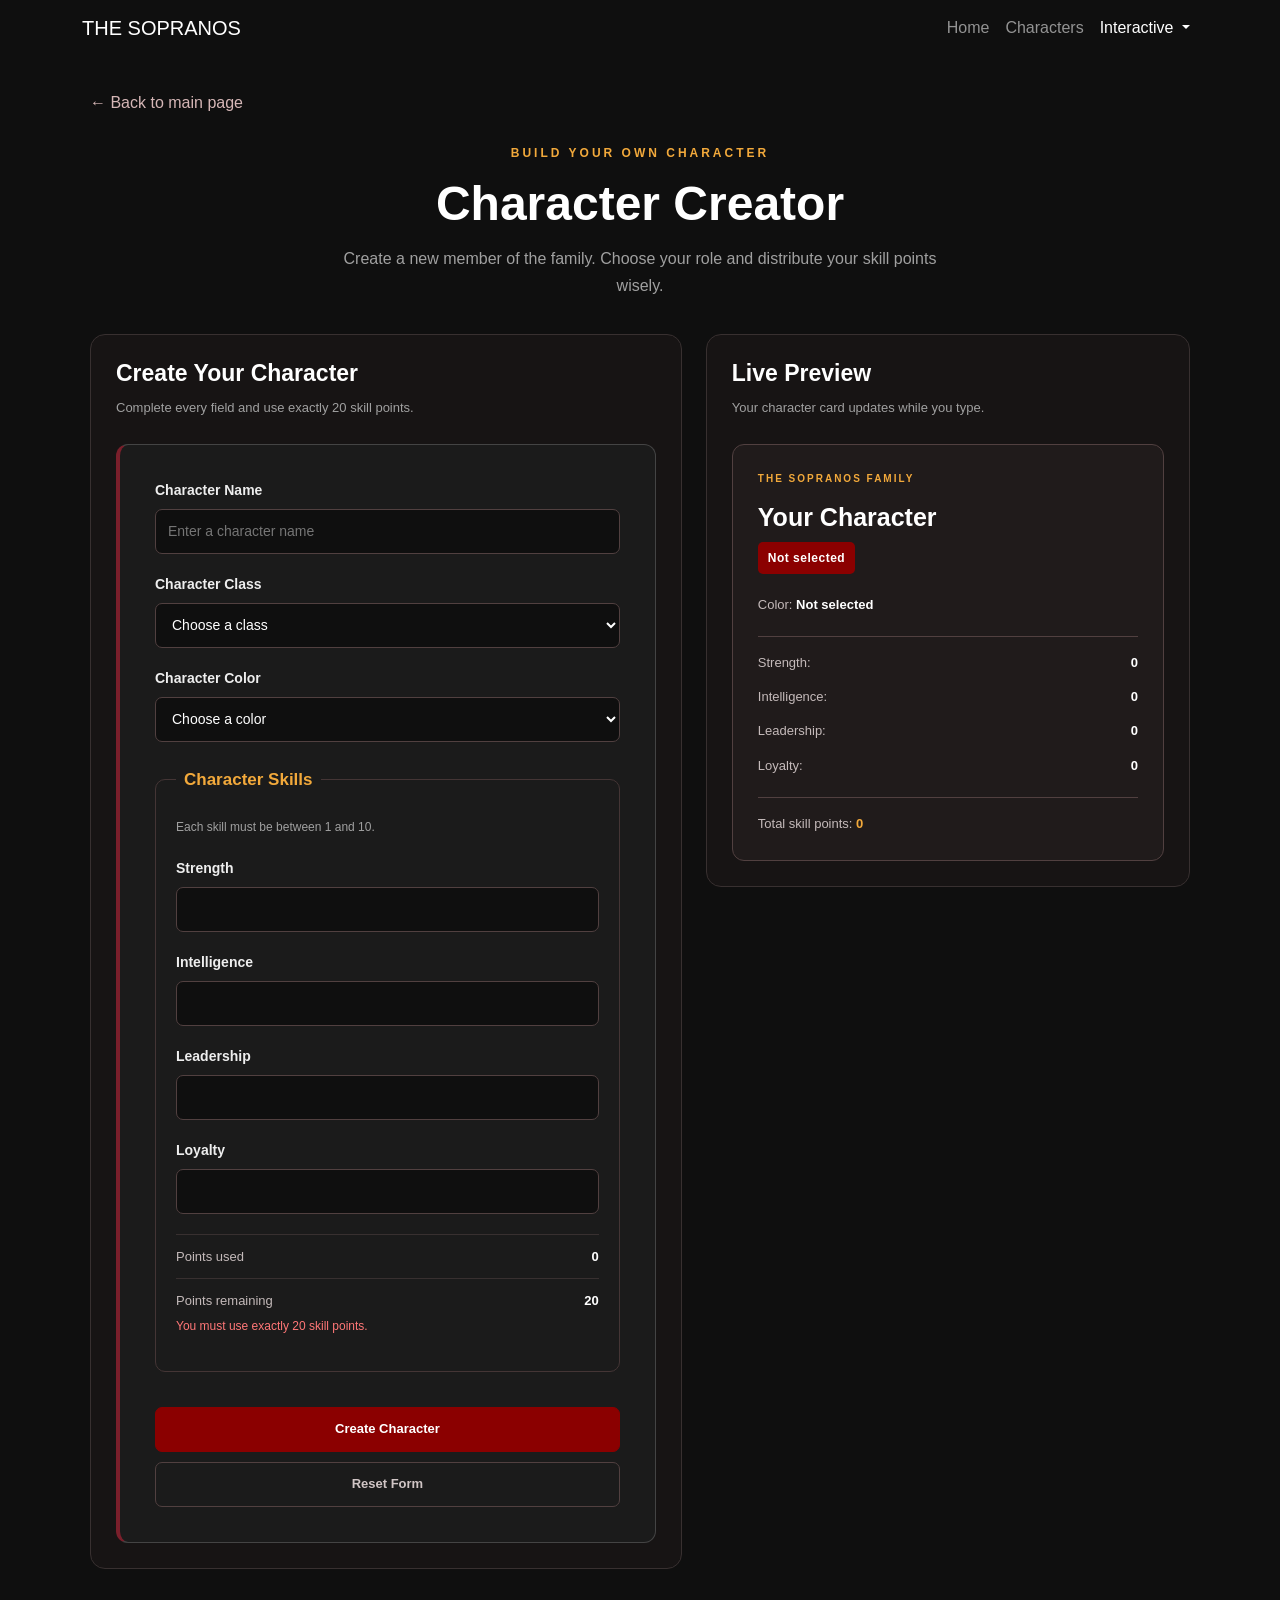
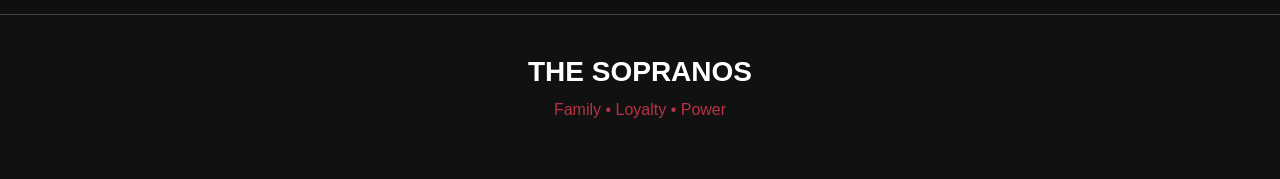
==== character-creator.html @ a5853e21 "Added 5 assignment" ====
<!DOCTYPE html>
<html lang="en">

<head>
    <meta charset="UTF-8">
    <meta name="viewport" content="width=device-width, initial-scale=1.0">

    <title>Character Creator | The Sopranos</title>

    <link
        href="https://cdn.jsdelivr.net/npm/bootstrap@5.3.3/dist/css/bootstrap.min.css"
        rel="stylesheet">

    <link rel="stylesheet" href="css/assignment5.css">
    <link rel="stylesheet" href="css/task3.css">

    <script src="js/task3.js" defer></script>
</head>

<body class="assignment-page creator-page">

    <nav class="navbar navbar-expand-lg navbar-dark">
        <div class="container">

            <a class="navbar-brand" href="index.html">
                THE SOPRANOS
            </a>

            <button
                class="navbar-toggler"
                type="button"
                data-bs-toggle="collapse"
                data-bs-target="#mainNavbar"
                aria-controls="mainNavbar"
                aria-expanded="false"
                aria-label="Toggle navigation">

                <span class="navbar-toggler-icon"></span>
            </button>

            <div class="collapse navbar-collapse" id="mainNavbar">

                <ul class="navbar-nav ms-auto">

                    <li class="nav-item">
                        <a class="nav-link" href="index.html">
                            Home
                        </a>
                    </li>

                    <li class="nav-item">
                        <a class="nav-link" href="characters.html">
                            Characters
                        </a>
                    </li>

                    <li class="nav-item dropdown">

                        <a
                            class="nav-link dropdown-toggle active"
                            href="#"
                            id="interactiveDropdown"
                            role="button"
                            data-bs-toggle="dropdown"
                            aria-expanded="false">

                            Interactive
                        </a>

                        <ul class="dropdown-menu dropdown-menu-dark dropdown-menu-end">

                            <li>
                                <a class="dropdown-item" href="game.html">
                                    Task 1 — Higher or Lower
                                </a>
                            </li>

                            <li>
                                <a class="dropdown-item" href="family-database.html">
                                    Task 2 — Family Database
                                </a>
                            </li>

                            <li>
                                <a class="dropdown-item" href="character-creator.html">
                                    Task 3 — Character Creator
                                </a>
                            </li>

                        </ul>
                    </li>

                </ul>

            </div>
        </div>
    </nav>

    <main class="creator-container">

        <a href="index.html" class="creator-back-link">
            &larr; Back to main page
        </a>

        <header class="creator-header">

            <p class="creator-eyebrow">
                BUILD YOUR OWN CHARACTER
            </p>

            <h1>
                Character Creator
            </h1>

            <p>
                Create a new member of the family.
                Choose your role and distribute your skill points wisely.
            </p>

        </header>

        <div class="creator-layout">

            <section class="creator-panel">

                <h2>Create Your Character</h2>

                <p class="creator-description">
                    Complete every field and use exactly 20 skill points.
                </p>

                <form id="character-form">

                    <div
                        id="form-errors"
                        class="form-errors"
                        role="alert"
                        aria-live="assertive"
                        tabindex="-1"
                        hidden>
                    </div>

                    <div class="form-field">

                        <label for="character-name">
                            Character Name
                        </label>

                        <input
                            type="text"
                            id="character-name"
                            name="characterName"
                            minlength="2"
                            maxlength="30"
                            pattern="[A-Za-z][A-Za-z '-]*"
                            required
                            autocomplete="off"
                            placeholder="Enter a character name"
                            aria-describedby="character-name-error">

                        <small
                            id="character-name-error"
                            class="field-error">
                        </small>

                    </div>

                    <div class="form-field">

                        <label for="character-class">
                            Character Class
                        </label>

                        <select
                            id="character-class"
                            name="characterClass"
                            required
                            aria-describedby="character-class-error">

                            <option value="">Choose a class</option>
                            <option value="boss">Boss</option>
                            <option value="underboss">Underboss</option>
                            <option value="enforcer">Enforcer</option>
                            <option value="consigliere">Consigliere</option>

                        </select>

                        <small
                            id="character-class-error"
                            class="field-error">
                        </small>

                    </div>

                    <div class="form-field">

                        <label for="character-color">
                            Character Color
                        </label>

                        <select
                            id="character-color"
                            name="characterColor"
                            required
                            aria-describedby="character-color-error">

                            <option value="">Choose a color</option>
                            <option value="crimson">Crimson Red</option>
                            <option value="gold">Gold</option>
                            <option value="black">Black</option>
                            <option value="ivory">Ivory</option>

                        </select>

                        <small
                            id="character-color-error"
                            class="field-error">
                        </small>

                    </div>

                    <fieldset class="skills-fieldset">

                        <legend>Character Skills</legend>

                        <p class="skills-description">
                            Each skill must be between 1 and 10.
                        </p>

                        <div class="form-field">

                            <label for="strength">
                                Strength
                            </label>

                            <input
                                type="number"
                                id="strength"
                                name="strength"
                                min="1"
                                max="10"
                                step="1"
                                required
                                aria-describedby="strength-error">

                            <small
                                id="strength-error"
                                class="field-error">
                            </small>

                        </div>

                        <div class="form-field">

                            <label for="intelligence">
                                Intelligence
                            </label>

                            <input
                                type="number"
                                id="intelligence"
                                name="intelligence"
                                min="1"
                                max="10"
                                step="1"
                                required
                                aria-describedby="intelligence-error">

                            <small
                                id="intelligence-error"
                                class="field-error">
                            </small>

                        </div>

                        <div class="form-field">

                            <label for="leadership">
                                Leadership
                            </label>

                            <input
                                type="number"
                                id="leadership"
                                name="leadership"
                                min="1"
                                max="10"
                                step="1"
                                required
                                aria-describedby="leadership-error">

                            <small
                                id="leadership-error"
                                class="field-error">
                            </small>

                        </div>

                        <div class="form-field">

                            <label for="loyalty">
                                Loyalty
                            </label>

                            <input
                                type="number"
                                id="loyalty"
                                name="loyalty"
                                min="1"
                                max="10"
                                step="1"
                                required
                                aria-describedby="loyalty-error">

                            <small
                                id="loyalty-error"
                                class="field-error">
                            </small>

                        </div>

                        <div class="points-counter">
                            <span>Points used</span>
                            <strong id="points-used">0 / 20</strong>
                        </div>

                        <div class="points-counter">
                            <span>Points remaining</span>
                            <strong id="points-remaining">20</strong>
                        </div>

                        <p
                            id="skill-points-error"
                            class="field-error"
                            role="status"
                            aria-live="polite">
                        </p>

                    </fieldset>

                    <button
                        type="submit"
                        class="creator-submit">

                        Create Character
                    </button>

                    <button
                        type="reset"
                        class="creator-reset">

                        Reset Form
                    </button>

                </form>

            </section>

            <aside class="creator-panel preview-panel">

                <h2>Live Preview</h2>

                <p class="creator-description">
                    Your character card updates while you type.
                </p>

                <article
                    id="character-preview"
                    class="character-preview preview-color-black">

                    <p class="preview-eyebrow">
                        THE SOPRANOS FAMILY
                    </p>

                    <h3 id="preview-name">
                        Your Character
                    </h3>

                    <p
                        id="preview-class"
                        class="preview-class">

                        Character Class
                    </p>

                    <p class="preview-color-label">
                        Color:
                        <span id="preview-color">
                            Not selected
                        </span>
                    </p>

                    <div class="preview-skills">

                        <p>
                            Strength:
                            <strong id="preview-strength">—</strong>
                        </p>

                        <p>
                            Intelligence:
                            <strong id="preview-intelligence">—</strong>
                        </p>

                        <p>
                            Leadership:
                            <strong id="preview-leadership">—</strong>
                        </p>

                        <p>
                            Loyalty:
                            <strong id="preview-loyalty">—</strong>
                        </p>

                    </div>

                    <p class="preview-points">
                        Total skill points:
                        <strong id="preview-total">0 / 20</strong>
                    </p>

                </article>

                <section
                    id="creation-result"
                    class="creation-result"
                    aria-live="polite"
                    hidden>
                </section>

            </aside>

        </div>

    </main>

<footer class="assignment-footer">
        <h3>THE SOPRANOS</h3>
        <p>Family • Loyalty • Power</p>
    </footer>

    <script src="https://cdn.jsdelivr.net/npm/bootstrap@5.3.3/dist/js/bootstrap.bundle.min.js"></script>

</body>
</html>
---- css/assignment5.css ----
/* ОБЩИЕ СТИЛИ И СБРОС */
* {
    box-sizing: border-box;
}

html {
    scroll-behavior: smooth;
}

body {
    margin: 0;
    font-family: Arial, sans-serif;
    background-color: #111111;
    color: #eeeeee;
}

section {
    background-color: #111111;
    border-top: 1px solid #222222;
}

h1, h2, h3 {
    font-weight: 700;
}

h2 {
    font-size: 42px;
    margin-bottom: 20px;
}

p {
    line-height: 1.7;
}

/* ЕДИНЫЙ СТИЛЬ КОНТЕЙНЕРОВ */
.game-container,
.database-container,
.creator-container {
    width: 100%;
    max-width: 1100px;
    margin: 0 auto;
    padding: 35px 20px 50px;
}

/* ССЫЛКИ «НАЗАД» */
.back-link,
.database-back-link,
.creator-back-link {
    display: inline-block;
    margin-bottom: 25px;
    color: #b83246;
    text-decoration: none;
    transition: color 0.3s ease;
}

.back-link:hover,
.database-back-link:hover,
.creator-back-link:hover {
    color: #ff667a;
    text-decoration: underline;
}

.database-back-link:focus-visible,
.creator-back-link:focus-visible {
    outline: 2px solid #b83246;
    outline-offset: 4px;
}

/* ЗАГОЛОВКИ СТРАНИЦ И EYEBROW */
.eyebrow,
.database-eyebrow,
.creator-eyebrow {
    margin-bottom: 12px;
    color: #b83246;
    font-size: 13px;
    font-weight: 700;
    letter-spacing: 3px;
    text-transform: uppercase;
}

.database-header,
.creator-header {
    margin-bottom: 35px;
    text-align: center;
}

.database-header h1,
.creator-header h1 {
    margin-bottom: 15px;
    color: #ffffff;
    font-size: clamp(32px, 5vw, 48px);
}

.database-header > p:last-child,
.creator-header > p:last-child {
    max-width: 600px;
    margin: 0 auto;
    color: #aaaaaa;
    line-height: 1.7;
}

/* СТАТИСТИКА И СЧЕТЧИКИ */
.scoreboard,
.database-statistics {
    display: grid;
    grid-template-columns: repeat(3, minmax(0, 1fr));
    gap: 15px;
    margin-bottom: 30px;
}

.database-statistics {
    grid-template-columns: repeat(4, minmax(0, 1fr));
}

.score-item,
.database-stat {
    display: flex;
    flex-direction: column;
    gap: 8px;
    padding: 18px 10px;
    background-color: #1b1b1b;
    border: 1px solid #444444;
    border-left: 4px solid #7a1f2b;
    border-radius: 8px;
    text-align: center;
}

.score-label,
.database-stat-label {
    color: #aaaaaa;
    font-size: 13px;
}

.score-value,
.database-stat strong {
    color: #ffffff;
    font-size: 25px;
    font-weight: 700;
}

/* ПАНЕЛИ И КАРТОЧКИ (ЕДИНЫЙ СТИЛЬ SOPRANOS) */
.game-card,
.database-panel,
.creator-panel,
.about-box,
.character-card,
.season-card,
form {
    padding: 35px;
    background-color: #1b1b1b;
    border: 1px solid #444444;
    border-left: 4px solid #7a1f2b;
    border-radius: 12px;
    transition: transform 0.3s ease, border-color 0.3s ease, background-color 0.3s ease;
}

.game-card:hover,
.database-panel:hover,
.creator-panel:hover,
.about-box:hover,
.character-card:hover,
.season-card:hover {
    transform: translateY(-5px);
    border-color: #7a1f2b;
    background-color: #202020;
}

/* СЕТКА ПЕРСОНАЖЕЙ И БАЗА ДАННЫХ */
.character-grid {
    display: grid;
    grid-template-columns: repeat(3, minmax(0, 1fr));
    gap: 20px;
}

.character-card {
    display: flex;
    flex-direction: column;
    align-items: flex-start;
    padding: 30px;
    min-height: 210px;
}

.character-role,
.preview-class {
    display: inline-block;
    margin-bottom: 14px;
    padding: 5px 10px;
    border-radius: 5px;
    background-color: #7a1f2b;
    color: #ffffff;
    font-size: 11px;
    font-weight: 700;
    letter-spacing: 0.5px;
}

.character-name,
.character-card h3 {
    margin-bottom: 15px;
    color: #ffffff;
    font-size: 23px;
    font-weight: 700;
}

.character-detail {
    margin-bottom: 8px;
    color: #aaaaaa;
    font-size: 13px;
    line-height: 1.5;
}

/* ПОИСК И ФОРМЫ */
.database-search {
    margin-bottom: 20px;
}

.database-search label,
.form-field label,
.form-label {
    display: block;
    margin-bottom: 10px;
    color: #eeeeee;
    font-weight: 600;
}

.database-search input,
.form-field input,
.form-field select,
.form-control {
    width: 100%;
    min-height: 48px;
    padding: 12px 15px;
    background-color: #222222;
    border: 1px solid #555555;
    border-radius: 8px;
    color: #eeeeee;
    font: inherit;
}

.database-search input::placeholder,
.form-control::placeholder {
    color: #777777;
}

.database-search input:focus,
.form-field input:focus,
.form-field select:focus,
.form-control:focus {
    background-color: #222222;
    border-color: #b83246;
    outline: none;
    box-shadow: none;
}

.form-field select option {
    background-color: #1b1b1b;
    color: #ffffff;
}

/* КНОПКИ */
.game-btn,
.favorite-button,
.creator-submit,
.submit-button,
.hero-button {
    padding: 12px 25px;
    background-color: #7a1f2b;
    color: #ffffff;
    border: none;
    border-radius: 5px;
    font-size: 15px;
    font-weight: 700;
    cursor: pointer;
    transition: background-color 0.2s ease, transform 0.2s ease;
}

.game-btn:hover:not(:disabled),
.favorite-button:hover,
.creator-submit:hover,
.submit-button:hover,
.hero-button:hover {
    background-color: #b83246;
    transform: translateY(-2px);
}

.game-btn:disabled {
    opacity: 0.4;
    cursor: not-allowed;
}

.restart-btn,
.creator-reset {
    padding: 11px 25px;
    background-color: transparent;
    color: #eeeeee;
    border: 1px solid #666666;
    border-radius: 5px;
    font-weight: 600;
    cursor: pointer;
    transition: all 0.2s ease;
}

.restart-btn:hover,
.creator-reset:hover {
    color: #ffffff;
    background-color: #333333;
    border-color: #b83246;
}

/* МАКЕТ CREATOR (ФОРМА + ПРЕВЬЮ) */
.creator-layout {
    display: grid;
    grid-template-columns: minmax(0, 1.1fr) minmax(0, 0.9fr);
    align-items: start;
    gap: 24px;
}

.preview-panel {
    position: sticky;
    top: 20px;
}

.skills-fieldset {
    margin: 25px 0;
    padding: 20px;
    border: 1px solid #444444;
    border-left: 4px solid #7a1f2b;
    border-radius: 10px;
    background-color: #1b1b1b;
}

.skills-fieldset legend {
    padding: 0 8px;
    color: #b83246;
    font-size: 17px;
    font-weight: 700;
}

/* СООБЩЕНИЯ И ДИСКЛЕЙМЕРЫ */
.feedback {
    min-height: 28px;
    margin: 15px 0;
    color: #cccccc;
}

.feedback.success {
    color: #75d99a;
}

.feedback.error,
.feedback.game-over {
    color: #ff737f;
}

.disclaimer,
.database-disclaimer,
.creator-disclaimer {
    margin-top: 25px;
    color: #888888;
    font-size: 13px;
    text-align: center;
}

/* ФУТЕР (ВЫРАВНИВАНИЕ ПО ЦЕНТРУ КАК НА ГЛАВНОЙ) */
footer,
.assignment-footer {
    width: 100%;
    margin: 0 auto;
    padding: 40px 20px;
    text-align: center;
    background-color: #111111;
    border-top: 1px solid #444444;
}

footer .container,
.assignment-footer .container {
    width: 100%;
    max-width: 1100px;
    margin: 0 auto;
    padding: 0;
}

/* АДАПТИВНОСТЬ (МОБИЛЬНЫЕ И ПЛАНШЕТЫ) */
@media (max-width: 850px) {
    .character-grid,
    .creator-layout {
        grid-template-columns: minmax(0, 1fr);
    }

    .database-statistics {
        grid-template-columns: repeat(2, minmax(0, 1fr));
    }

    .preview-panel {
        position: static;
    }
}

@media (max-width: 575px) {
    h2 {
        font-size: 34px;
    }

    .scoreboard {
        grid-template-columns: 1fr;
    }

    .game-buttons {
        flex-direction: column;
    }

    .game-btn {
        width: 100%;
    }
}
footer p,
.assignment-footer p {
    color: #b83246;
}
---- css/task3.css ----
.creator-page {
    min-height: 100vh;
    background-color: #0f0f0f;
    color: #ffffff;
}

.creator-container {
    width: min(1150px, calc(100% - 40px));
    margin: 0 auto;
    padding: 35px 0 45px;
}

.creator-back-link {
    display: inline-block;
    margin-bottom: 28px;
    color: #d6b7b7;
    text-decoration: none;
}

.creator-back-link:hover {
    color: #ffffff;
}

.creator-back-link:focus-visible {
    outline: 2px solid #f2a93b;
    outline-offset: 4px;
}

.creator-header {
    margin-bottom: 35px;
    text-align: center;
}

.creator-eyebrow {
    color: #f2a93b;
    font-size: 12px;
    font-weight: 700;
    letter-spacing: 3px;
}

.creator-header h1 {
    margin: 12px 0;
    color: #ffffff;
    font-size: clamp(32px, 5vw, 48px);
    font-weight: 700;
}

.creator-header > p:last-child {
    max-width: 620px;
    margin: 0 auto;
    color: #a0a0a0;
    line-height: 1.7;
}

.creator-layout {
    display: grid;
    grid-template-columns: minmax(0, 1.1fr) minmax(0, 0.9fr);
    align-items: start;
    gap: 24px;
}

.creator-panel {
    min-width: 0;
    padding: 25px;
    border: 1px solid #383030;
    border-radius: 15px;
    background-color: #171414;
}

.creator-panel h2 {
    margin-bottom: 10px;
    color: #ffffff;
    font-size: 23px;
    font-weight: 700;
}

.creator-description {
    margin-bottom: 25px;
    color: #a0a0a0;
    font-size: 13px;
    line-height: 1.6;
}

.form-field {
    margin-bottom: 20px;
}

.form-field label {
    display: block;
    margin-bottom: 8px;
    color: #eeeeee;
    font-size: 14px;
    font-weight: 600;
}

.form-field input,
.form-field select {
    width: 100%;
    min-height: 45px;
    padding: 10px 12px;
    border: 1px solid #514040;
    border-radius: 7px;
    background-color: #0f0f0f;
    color: #ffffff;
    font: inherit;
    font-size: 14px;
}

.form-field select option {
    background-color: #171414;
    color: #ffffff;
}

.form-field input:focus,
.form-field select:focus {
    border-color: #f2a93b;
    outline: 2px solid #f2a93b;
    outline-offset: 2px;
}

.form-field input.field-invalid,
.form-field select.field-invalid {
    border-color: #ff6262;
}

.form-field input.field-valid,
.form-field select.field-valid {
    border-color: #57bd87;
}

.field-error {
    display: block;
    min-height: 0;
    margin-top: 6px;
    color: #ff7777;
    font-size: 12px;
    line-height: 1.5;
}

.field-error:empty {
    display: none;
}

.skills-fieldset {
    margin: 25px 0;
    padding: 20px;
    border: 1px solid #443535;
    border-radius: 10px;
}

.skills-fieldset legend {
    float: none;
    width: auto;
    margin: 0;
    padding: 0 8px;
    color: #f2a93b;
    font-size: 17px;
    font-weight: 700;
}

.skills-description {
    margin: 5px 0 20px;
    color: #a0a0a0;
    font-size: 12px;
}

.points-counter {
    display: flex;
    justify-content: space-between;
    gap: 12px;
    margin-top: 12px;
    padding-top: 12px;
    border-top: 1px solid #383030;
    color: #c4baba;
    font-size: 13px;
}

.points-counter strong {
    color: #ffffff;
}

.points-valid {
    color: #57bd87 !important;
}

.points-invalid {
    color: #ff7777 !important;
}

.creator-submit,
.creator-reset {
    width: 100%;
    min-height: 45px;
    margin-top: 10px;
    padding: 11px 15px;
    border-radius: 7px;
    font: inherit;
    font-size: 13px;
    font-weight: 700;
    cursor: pointer;
    transition:
        background-color 0.2s ease,
        border-color 0.2s ease;
}

.creator-submit {
    border: 1px solid #8b0000;
    background-color: #8b0000;
    color: #ffffff;
}

.creator-submit:hover {
    border-color: #aa1919;
    background-color: #aa1919;
}

.creator-reset {
    border: 1px solid #514040;
    background-color: transparent;
    color: #d0c5c5;
}

.creator-reset:hover {
    border-color: #a0a0a0;
    background-color: #282222;
}

.creator-submit:focus-visible,
.creator-reset:focus-visible {
    outline: 2px solid #f2a93b;
    outline-offset: 3px;
}

.form-errors {
    margin-bottom: 20px;
    padding: 13px;
    border: 1px solid #a52a2a;
    border-radius: 7px;
    background-color: #351616;
    color: #ffaaaa;
    font-size: 13px;
    line-height: 1.6;
}

.form-errors:focus {
    outline: 2px solid #f2a93b;
    outline-offset: 3px;
}

.preview-panel {
    position: sticky;
    top: 20px;
}

.character-preview {
    padding: 25px;
    border: 1px solid #514040;
    border-radius: 12px;
    background-color: #201b1b;
    transition:
        background-color 0.2s ease,
        border-color 0.2s ease;
    overflow-wrap: anywhere;
}

.preview-color-crimson {
    border-color: #8b0000;
    background-color: #351414;
}

.preview-color-gold {
    border-color: #b78b2b;
    background-color: #302713;
}

.preview-color-black {
    border-color: #514040;
    background-color: #201b1b;
}

.preview-color-ivory {
    border-color: #b8b0a0;
    background-color: #302e29;
}

.preview-eyebrow {
    margin-bottom: 15px;
    color: #f2a93b;
    font-size: 10px;
    font-weight: 700;
    letter-spacing: 2px;
}

.character-preview h3 {
    margin-bottom: 10px;
    color: #ffffff;
    font-size: 25px;
    font-weight: 700;
}

.preview-class {
    display: inline-block;
    margin-bottom: 20px;
    padding: 6px 10px;
    border-radius: 5px;
    background-color: #8b0000;
    color: #ffffff;
    font-size: 12px;
    font-weight: 700;
}

.preview-color-label {
    color: #c4baba;
    font-size: 13px;
}

.preview-color-label span {
    color: #ffffff;
    font-weight: 700;
}

.preview-skills {
    margin-top: 20px;
    padding-top: 15px;
    border-top: 1px solid #514040;
}

.preview-skills p {
    display: flex;
    justify-content: space-between;
    gap: 12px;
    margin-bottom: 12px;
    color: #c4baba;
    font-size: 13px;
}

.preview-skills strong {
    color: #ffffff;
}

.preview-points {
    margin: 20px 0 0;
    padding-top: 15px;
    border-top: 1px solid #514040;
    color: #c4baba;
    font-size: 13px;
}

.preview-points strong {
    color: #f2a93b;
}

.creation-result {
    margin-top: 22px;
}

.result-character-card {
    padding: 20px;
    border: 1px solid #57bd87;
    border-radius: 10px;
    background-color: #14251c;
    color: #e4f5eb;
    overflow-wrap: anywhere;
}

.result-character-card h3 {
    margin-bottom: 15px;
    color: #80e2ac;
    font-size: 19px;
    font-weight: 700;
}

.result-character-card p {
    margin-bottom: 9px;
    font-size: 13px;
}

.result-crimson {
    border-color: #8b0000;
}

.result-gold {
    border-color: #b78b2b;
}

.result-black {
    border-color: #777777;
}

.result-ivory {
    border-color: #b8b0a0;
}

.creator-disclaimer {
    margin-top: 28px;
    color: #858080;
    font-size: 12px;
    line-height: 1.6;
    text-align: center;
}

@media (max-width: 850px) {
    .creator-layout {
        grid-template-columns: minmax(0, 1fr);
    }

    .preview-panel {
        position: static;
    }
}

@media (max-width: 480px) {
    .creator-container {
        width: calc(100% - 24px);
        padding-top: 25px;
    }

    .creator-panel {
        padding: 17px;
    }

    .skills-fieldset {
        padding: 14px;
    }

    .character-preview {
        padding: 20px;
    }
}
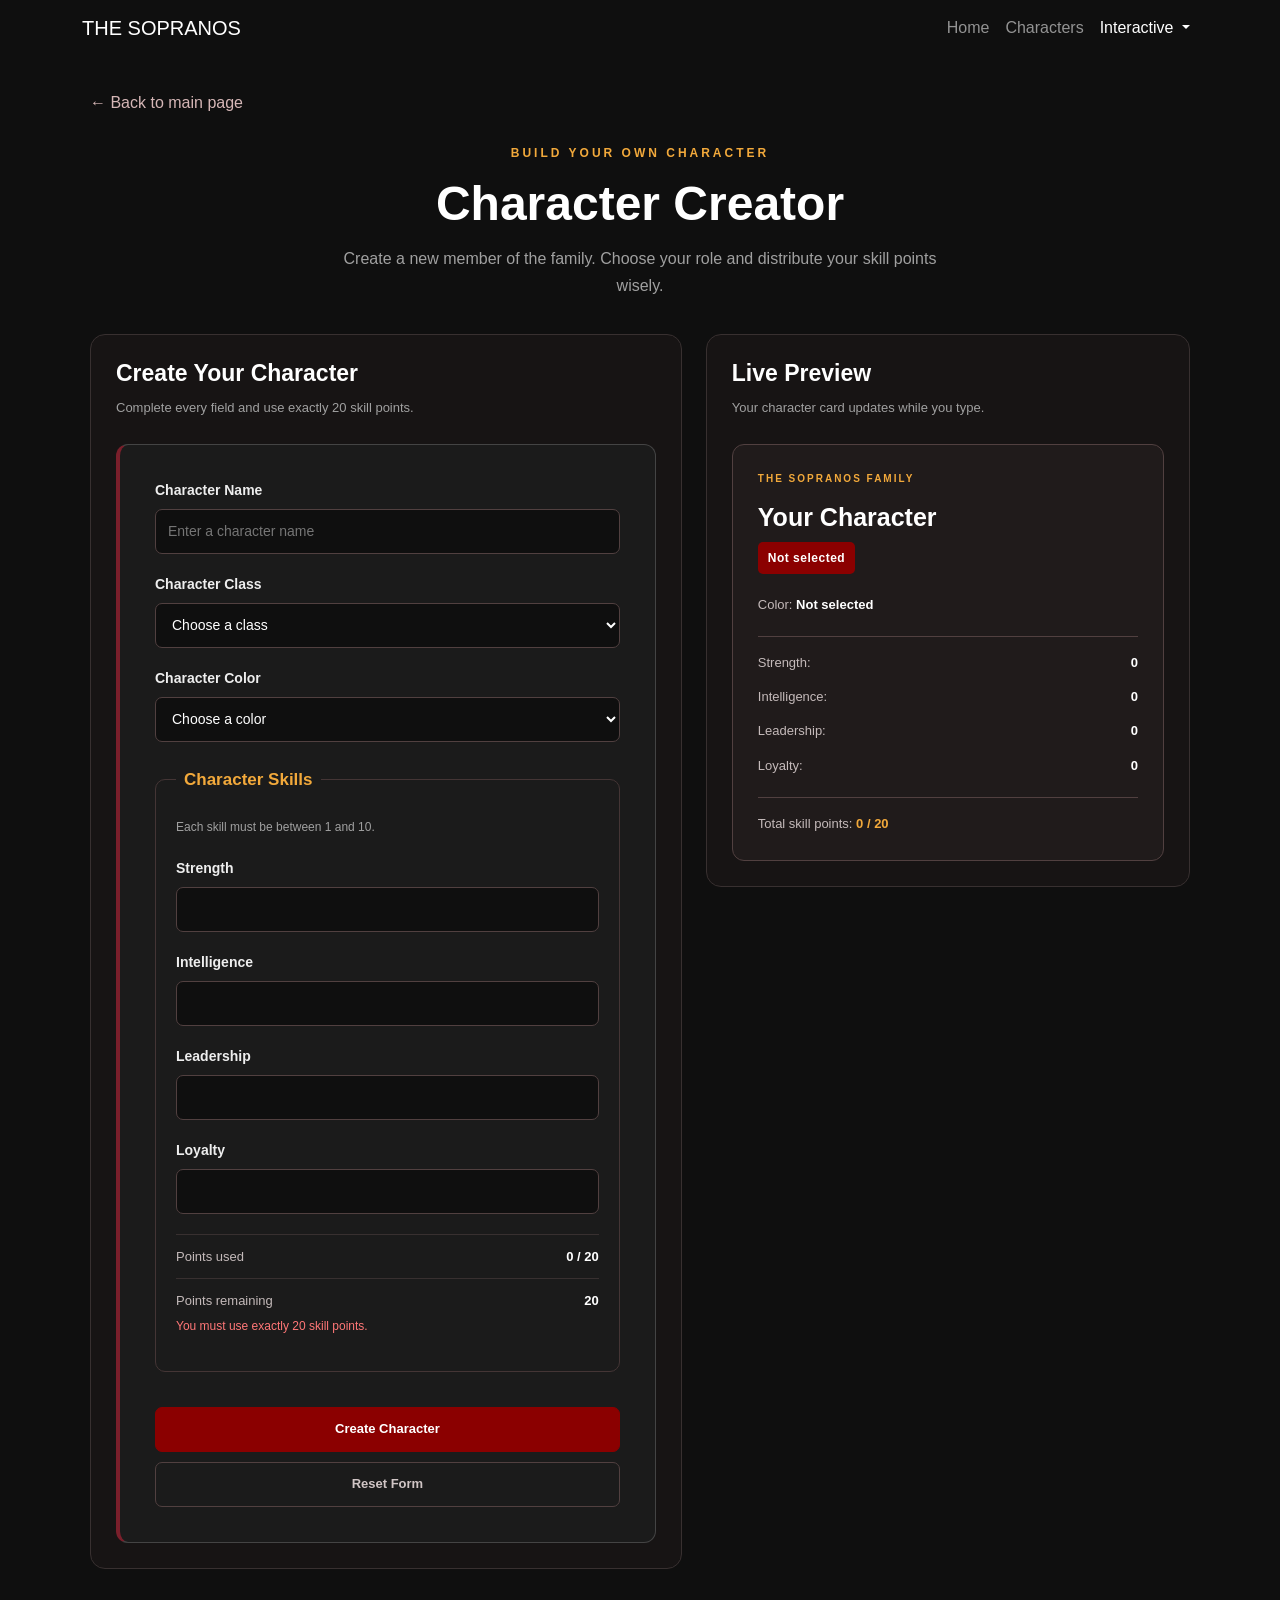
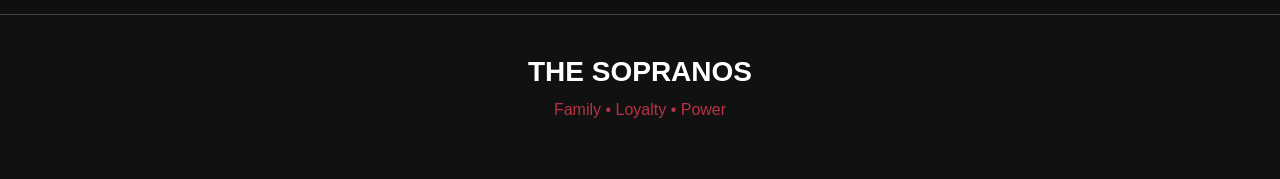
==== commit 5924b228: "Fix same bugs" ====
--- a/character-creator.html
+++ b/character-creator.html
@@ -108,9 +108,7 @@
                 BUILD YOUR OWN CHARACTER
             </p>
 
-            <h1>
-                Character Creator
-            </h1>
+            <h1>Character Creator</h1>
 
             <p>
                 Create a new member of the family.
@@ -139,6 +137,8 @@
                         tabindex="-1"
                         hidden>
                     </div>
+
+                    <!-- Character name -->
 
                     <div class="form-field">
 
@@ -160,10 +160,13 @@
 
                         <small
                             id="character-name-error"
-                            class="field-error">
+                            class="field-error"
+                            hidden>
                         </small>
 
                     </div>
+
+                    <!-- Character class -->
 
                     <div class="form-field">
 
@@ -187,10 +190,13 @@
 
                         <small
                             id="character-class-error"
-                            class="field-error">
+                            class="field-error"
+                            hidden>
                         </small>
 
                     </div>
+
+                    <!-- Character color -->
 
                     <div class="form-field">
 
@@ -214,10 +220,13 @@
 
                         <small
                             id="character-color-error"
-                            class="field-error">
+                            class="field-error"
+                            hidden>
                         </small>
 
                     </div>
+
+                    <!-- Skills -->
 
                     <fieldset class="skills-fieldset">
 
@@ -229,9 +238,7 @@
 
                         <div class="form-field">
 
-                            <label for="strength">
-                                Strength
-                            </label>
+                            <label for="strength">Strength</label>
 
                             <input
                                 type="number"
@@ -245,16 +252,15 @@
 
                             <small
                                 id="strength-error"
-                                class="field-error">
+                                class="field-error"
+                                hidden>
                             </small>
 
                         </div>
 
                         <div class="form-field">
 
-                            <label for="intelligence">
-                                Intelligence
-                            </label>
+                            <label for="intelligence">Intelligence</label>
 
                             <input
                                 type="number"
@@ -268,16 +274,15 @@
 
                             <small
                                 id="intelligence-error"
-                                class="field-error">
+                                class="field-error"
+                                hidden>
                             </small>
 
                         </div>
 
                         <div class="form-field">
 
-                            <label for="leadership">
-                                Leadership
-                            </label>
+                            <label for="leadership">Leadership</label>
 
                             <input
                                 type="number"
@@ -291,16 +296,15 @@
 
                             <small
                                 id="leadership-error"
-                                class="field-error">
+                                class="field-error"
+                                hidden>
                             </small>
 
                         </div>
 
                         <div class="form-field">
 
-                            <label for="loyalty">
-                                Loyalty
-                            </label>
+                            <label for="loyalty">Loyalty</label>
 
                             <input
                                 type="number"
@@ -314,10 +318,13 @@
 
                             <small
                                 id="loyalty-error"
-                                class="field-error">
+                                class="field-error"
+                                hidden>
                             </small>
 
                         </div>
+
+                        <!-- Skill point counters -->
 
                         <div class="points-counter">
                             <span>Points used</span>
@@ -333,7 +340,8 @@
                             id="skill-points-error"
                             class="field-error"
                             role="status"
-                            aria-live="polite">
+                            aria-live="polite"
+                            hidden>
                         </p>
 
                     </fieldset>
@@ -341,20 +349,20 @@
                     <button
                         type="submit"
                         class="creator-submit">
-
                         Create Character
                     </button>
 
                     <button
                         type="reset"
                         class="creator-reset">
-
                         Reset Form
                     </button>
 
                 </form>
 
             </section>
+
+            <!-- Live preview -->
 
             <aside class="creator-panel preview-panel">
 
@@ -372,44 +380,39 @@
                         THE SOPRANOS FAMILY
                     </p>
 
-                    <h3 id="preview-name">
-                        Your Character
-                    </h3>
+                    <h3 id="preview-name">Your Character</h3>
 
                     <p
                         id="preview-class"
                         class="preview-class">
-
-                        Character Class
+                        Not selected
                     </p>
 
                     <p class="preview-color-label">
                         Color:
-                        <span id="preview-color">
-                            Not selected
-                        </span>
+                        <span id="preview-color">Not selected</span>
                     </p>
 
                     <div class="preview-skills">
 
                         <p>
                             Strength:
-                            <strong id="preview-strength">—</strong>
+                            <strong id="preview-strength">0</strong>
                         </p>
 
                         <p>
                             Intelligence:
-                            <strong id="preview-intelligence">—</strong>
+                            <strong id="preview-intelligence">0</strong>
                         </p>
 
                         <p>
                             Leadership:
-                            <strong id="preview-leadership">—</strong>
+                            <strong id="preview-leadership">0</strong>
                         </p>
 
                         <p>
                             Loyalty:
-                            <strong id="preview-loyalty">—</strong>
+                            <strong id="preview-loyalty">0</strong>
                         </p>
 
                     </div>
@@ -420,6 +423,8 @@
                     </p>
 
                 </article>
+
+                <!-- Created character result -->
 
                 <section
                     id="creation-result"
@@ -434,12 +439,14 @@
 
     </main>
 
-<footer class="assignment-footer">
+    <footer class="assignment-footer">
         <h3>THE SOPRANOS</h3>
         <p>Family • Loyalty • Power</p>
     </footer>
 
-    <script src="https://cdn.jsdelivr.net/npm/bootstrap@5.3.3/dist/js/bootstrap.bundle.min.js"></script>
+    <script
+        src="https://cdn.jsdelivr.net/npm/bootstrap@5.3.3/dist/js/bootstrap.bundle.min.js">
+    </script>
 
 </body>
 </html>
--- a/css/assignment5.css
+++ b/css/assignment5.css
@@ -1,4 +1,3 @@
-/* ОБЩИЕ СТИЛИ И СБРОС */
 * {
     box-sizing: border-box;
 }
@@ -19,7 +18,9 @@
     border-top: 1px solid #222222;
 }
 
-h1, h2, h3 {
+h1,
+h2,
+h3 {
     font-weight: 700;
 }
 
@@ -32,7 +33,6 @@
     line-height: 1.7;
 }
 
-/* ЕДИНЫЙ СТИЛЬ КОНТЕЙНЕРОВ */
 .game-container,
 .database-container,
 .creator-container {
@@ -42,7 +42,6 @@
     padding: 35px 20px 50px;
 }
 
-/* ССЫЛКИ «НАЗАД» */
 .back-link,
 .database-back-link,
 .creator-back-link {
@@ -60,13 +59,21 @@
     text-decoration: underline;
 }
 
+
+.back-link:focus-visible,
 .database-back-link:focus-visible,
-.creator-back-link:focus-visible {
-    outline: 2px solid #b83246;
+.creator-back-link:focus-visible,
+.game-btn:focus-visible,
+.restart-btn:focus-visible,
+.favorite-button:focus-visible,
+.creator-submit:focus-visible,
+.creator-reset:focus-visible,
+.submit-button:focus-visible,
+.hero-button:focus-visible {
+    outline: 3px solid #ff667a;
     outline-offset: 4px;
 }
 
-/* ЗАГОЛОВКИ СТРАНИЦ И EYEBROW */
 .eyebrow,
 .database-eyebrow,
 .creator-eyebrow {
@@ -99,7 +106,6 @@
     line-height: 1.7;
 }
 
-/* СТАТИСТИКА И СЧЕТЧИКИ */
 .scoreboard,
 .database-statistics {
     display: grid;
@@ -138,7 +144,6 @@
     font-weight: 700;
 }
 
-/* ПАНЕЛИ И КАРТОЧКИ (ЕДИНЫЙ СТИЛЬ SOPRANOS) */
 .game-card,
 .database-panel,
 .creator-panel,
@@ -151,7 +156,10 @@
     border: 1px solid #444444;
     border-left: 4px solid #7a1f2b;
     border-radius: 12px;
-    transition: transform 0.3s ease, border-color 0.3s ease, background-color 0.3s ease;
+    transition:
+        transform 0.3s ease,
+        border-color 0.3s ease,
+        background-color 0.3s ease;
 }
 
 .game-card:hover,
@@ -165,7 +173,6 @@
     background-color: #202020;
 }
 
-/* СЕТКА ПЕРСОНАЖЕЙ И БАЗА ДАННЫХ */
 .character-grid {
     display: grid;
     grid-template-columns: repeat(3, minmax(0, 1fr));
@@ -208,7 +215,6 @@
     line-height: 1.5;
 }
 
-/* ПОИСК И ФОРМЫ */
 .database-search {
     margin-bottom: 20px;
 }
@@ -241,13 +247,14 @@
     color: #777777;
 }
 
-.database-search input:focus,
-.form-field input:focus,
-.form-field select:focus,
-.form-control:focus {
+.database-search input:focus-visible,
+.form-field input:focus-visible,
+.form-field select:focus-visible,
+.form-control:focus-visible {
     background-color: #222222;
-    border-color: #b83246;
-    outline: none;
+    border-color: #ff667a;
+    outline: 2px solid #ff667a;
+    outline-offset: 2px;
     box-shadow: none;
 }
 
@@ -256,7 +263,7 @@
     color: #ffffff;
 }
 
-/* КНОПКИ */
+
 .game-btn,
 .favorite-button,
 .creator-submit,
@@ -270,7 +277,9 @@
     font-size: 15px;
     font-weight: 700;
     cursor: pointer;
-    transition: background-color 0.2s ease, transform 0.2s ease;
+    transition:
+        background-color 0.2s ease,
+        transform 0.2s ease;
 }
 
 .game-btn:hover:not(:disabled),
@@ -306,7 +315,7 @@
     border-color: #b83246;
 }
 
-/* МАКЕТ CREATOR (ФОРМА + ПРЕВЬЮ) */
+
 .creator-layout {
     display: grid;
     grid-template-columns: minmax(0, 1.1fr) minmax(0, 0.9fr);
@@ -335,7 +344,6 @@
     font-weight: 700;
 }
 
-/* СООБЩЕНИЯ И ДИСКЛЕЙМЕРЫ */
 .feedback {
     min-height: 28px;
     margin: 15px 0;
@@ -360,7 +368,7 @@
     text-align: center;
 }
 
-/* ФУТЕР (ВЫРАВНИВАНИЕ ПО ЦЕНТРУ КАК НА ГЛАВНОЙ) */
+
 footer,
 .assignment-footer {
     width: 100%;
@@ -379,7 +387,12 @@
     padding: 0;
 }
 
-/* АДАПТИВНОСТЬ (МОБИЛЬНЫЕ И ПЛАНШЕТЫ) */
+footer p,
+.assignment-footer p {
+    color: #b83246;
+}
+
+
 @media (max-width: 850px) {
     .character-grid,
     .creator-layout {
@@ -395,11 +408,28 @@
     }
 }
 
+
 @media (max-width: 575px) {
     h2 {
         font-size: 34px;
     }
 
+    .game-container,
+    .database-container,
+    .creator-container {
+        padding: 25px 15px 40px;
+    }
+
+    .game-card,
+    .database-panel,
+    .creator-panel,
+    .about-box,
+    .character-card,
+    .season-card,
+    form {
+        padding: 22px;
+    }
+
     .scoreboard {
         grid-template-columns: 1fr;
     }
@@ -412,7 +442,3 @@
         width: 100%;
     }
 }
-footer p,
-.assignment-footer p {
-    color: #b83246;
-}
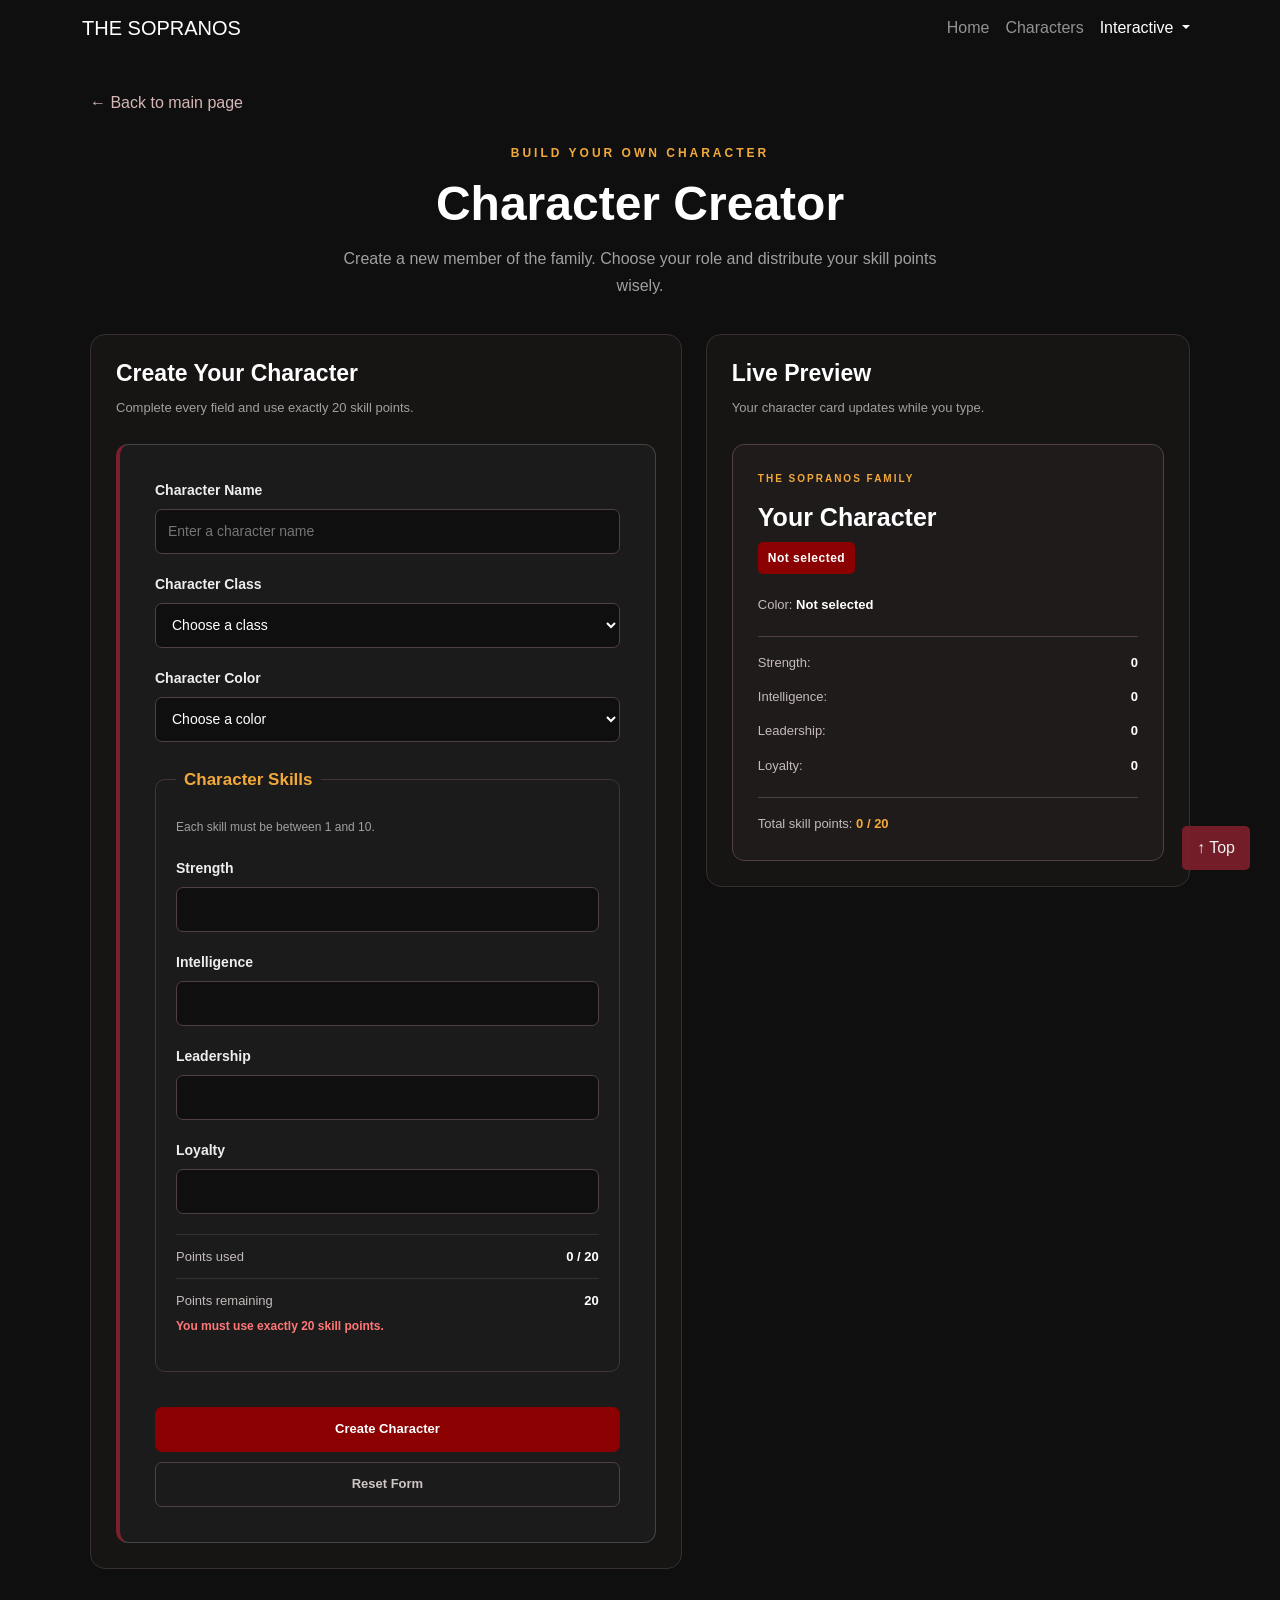
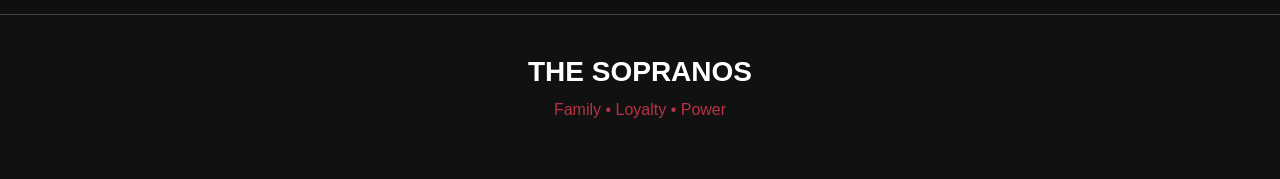
==== commit d5363a0a: "First add update for endterm" ====
--- a/character-creator.html
+++ b/character-creator.html
@@ -444,9 +444,9 @@
         <p>Family • Loyalty • Power</p>
     </footer>
 
-    <script
-        src="https://cdn.jsdelivr.net/npm/bootstrap@5.3.3/dist/js/bootstrap.bundle.min.js">
-    </script>
-
+    <script src="https://code.jquery.com/jquery-3.7.1.min.js"></script>
+    <script src="https://cdn.jsdelivr.net/npm/bootstrap@5.3.3/dist/js/bootstrap.bundle.min.js"></script>
+    <script src="js/main.js"></script>
+<button id="backToTop" style="display: none; position: fixed; bottom: 30px; right: 30px; z-index: 999; background-color: #7a1f2b; color: white; border: none; padding: 10px 15px; border-radius: 5px; cursor: pointer;">↑ Top</button>
 </body>
 </html>
--- a/css/assignment5.css
+++ b/css/assignment5.css
@@ -58,7 +58,6 @@
     color: #ff667a;
     text-decoration: underline;
 }
-
 
 .back-link:focus-visible,
 .database-back-link:focus-visible,
@@ -263,7 +262,6 @@
     color: #ffffff;
 }
 
-
 .game-btn,
 .favorite-button,
 .creator-submit,
@@ -315,7 +313,6 @@
     border-color: #b83246;
 }
 
-
 .creator-layout {
     display: grid;
     grid-template-columns: minmax(0, 1.1fr) minmax(0, 0.9fr);
@@ -367,7 +364,6 @@
     font-size: 13px;
     text-align: center;
 }
-
 
 footer,
 .assignment-footer {
@@ -392,7 +388,6 @@
     color: #b83246;
 }
 
-
 @media (max-width: 850px) {
     .character-grid,
     .creator-layout {
@@ -407,7 +402,6 @@
         position: static;
     }
 }
-
 
 @media (max-width: 575px) {
     h2 {
@@ -442,3 +436,35 @@
         width: 100%;
     }
 }
+
+/* === Стили для валидации форм (ошибки и успех) === */
+.form-control.is-invalid,
+input.field-invalid,
+select.field-invalid {
+    border-color: #ff737f !important;
+    background-color: #2a1518 !important;
+}
+
+.form-control.is-valid,
+input.field-valid,
+select.field-valid {
+    border-color: #75d99a !important;
+}
+
+.invalid-feedback,
+.field-error {
+    display: none;
+    margin-top: 6px;
+    color: #ff737f;
+    font-size: 13px;
+    font-weight: 600;
+}
+
+.navbar-nav .nav-link:hover {
+    color: #ff667a !important;
+}
+
+.character-card button:hover,
+.favorite-button:hover {
+    filter: brightness(1.2);
+}
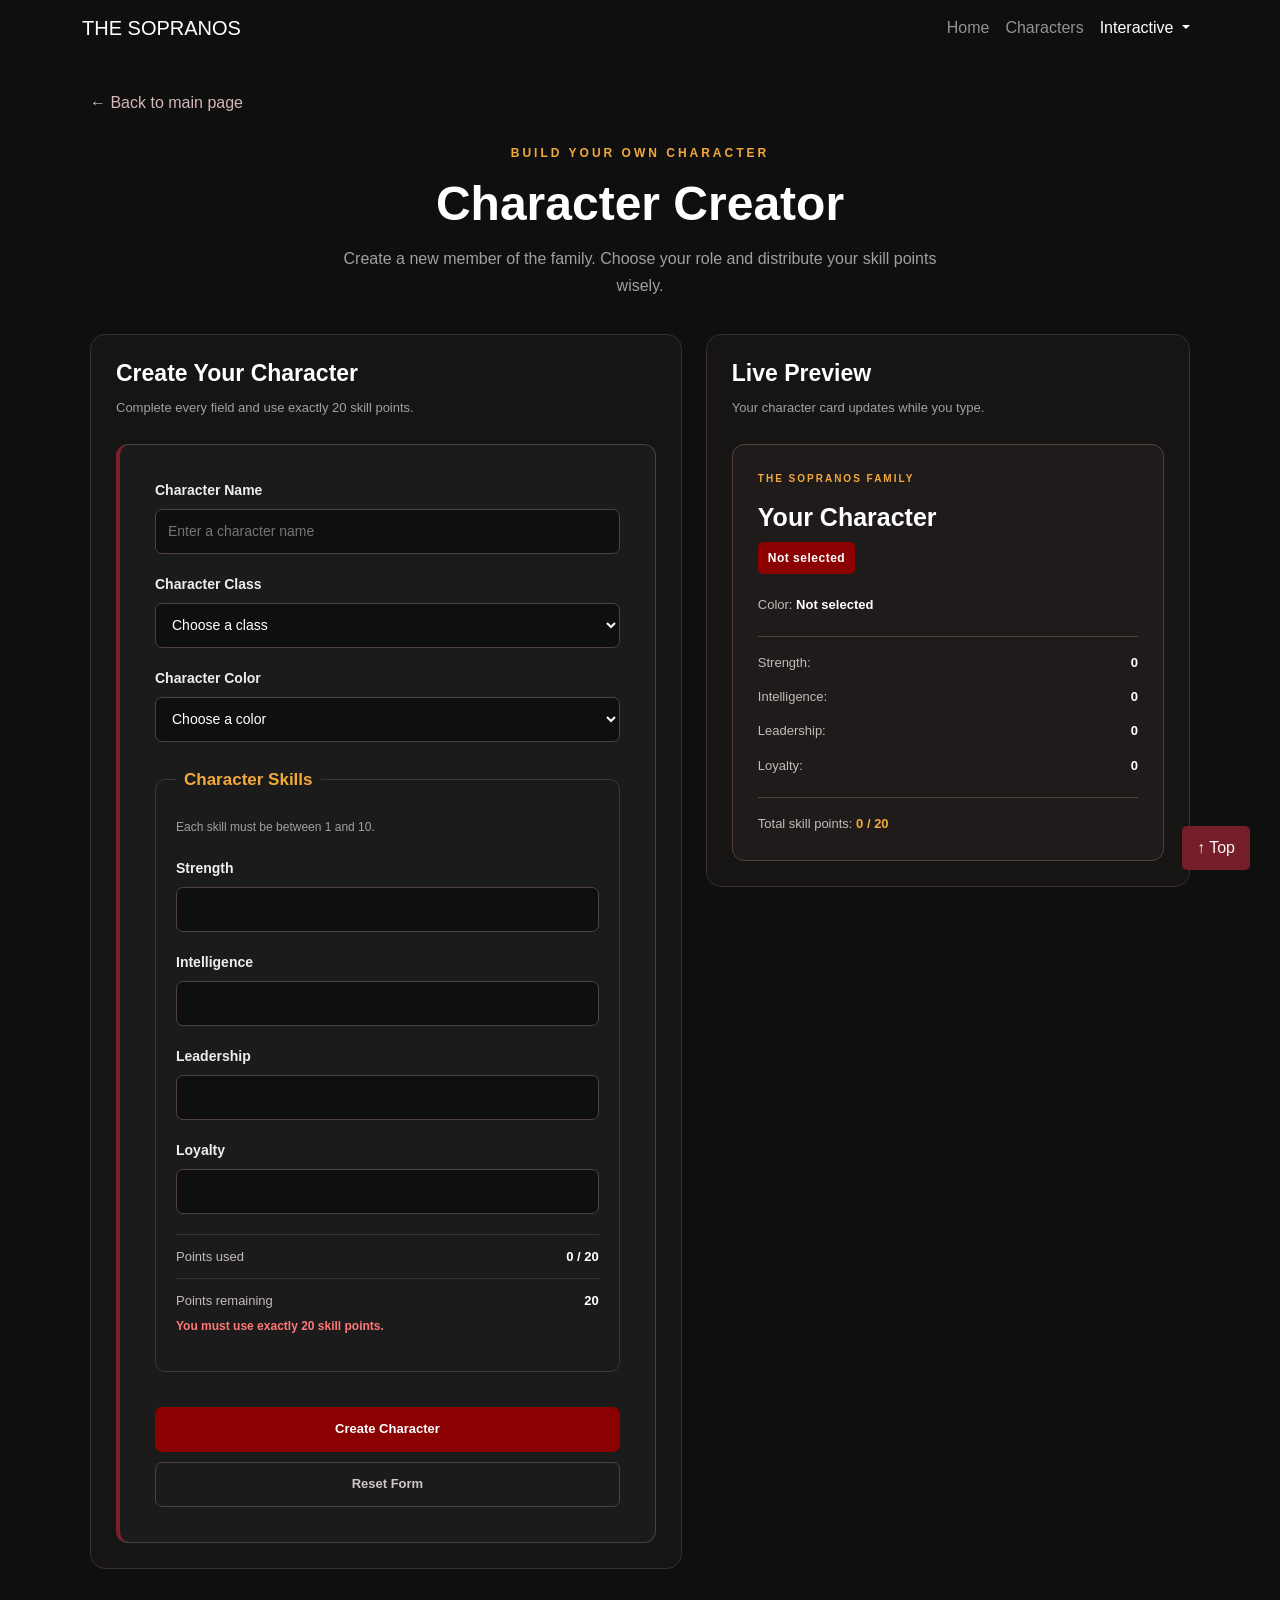
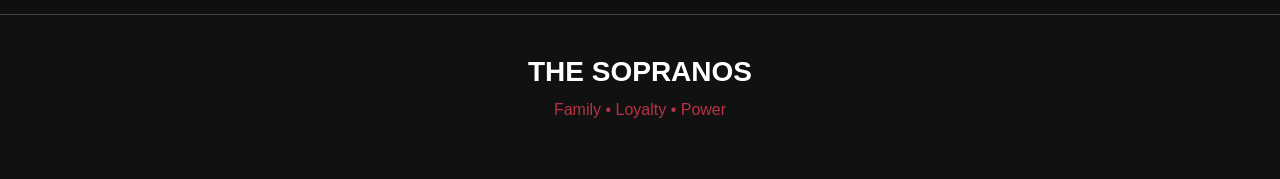
==== commit 93752298: "add some update" ====
--- a/character-creator.html
+++ b/character-creator.html
@@ -71,19 +71,19 @@
 
                             <li>
                                 <a class="dropdown-item" href="game.html">
-                                    Task 1 — Higher or Lower
+                                    Rating Mini-Game
                                 </a>
                             </li>
 
                             <li>
                                 <a class="dropdown-item" href="family-database.html">
-                                    Task 2 — Family Database
+                                    The DiMeo Family Archive
                                 </a>
                             </li>
 
                             <li>
                                 <a class="dropdown-item" href="character-creator.html">
-                                    Task 3 — Character Creator
+                                    Build a Soldier / Member
                                 </a>
                             </li>
 
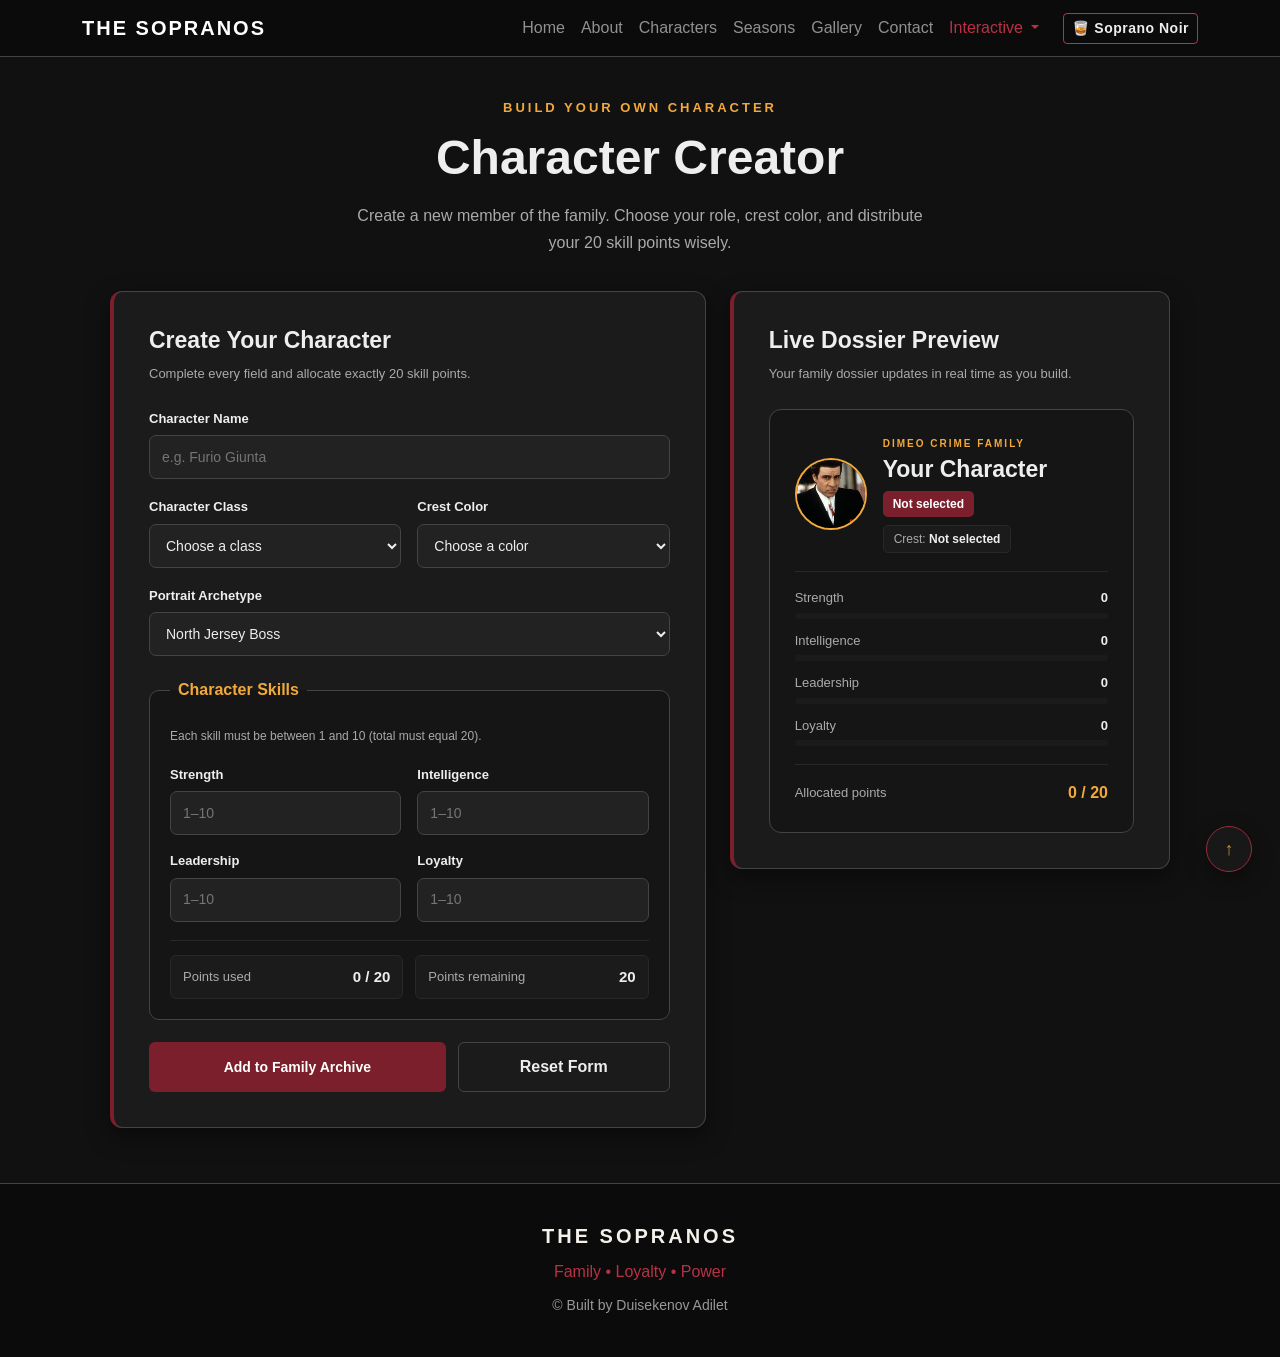
==== commit 3c06a1ed: "Final step" ====
--- a/character-creator.html
+++ b/character-creator.html
@@ -1,452 +1,250 @@
 <!DOCTYPE html>
-<html lang="en">
+<html lang="en" data-theme="dark">
 
 <head>
     <meta charset="UTF-8">
     <meta name="viewport" content="width=device-width, initial-scale=1.0">
-
     <title>Character Creator | The Sopranos</title>
 
-    <link
-        href="https://cdn.jsdelivr.net/npm/bootstrap@5.3.3/dist/css/bootstrap.min.css"
-        rel="stylesheet">
-
-    <link rel="stylesheet" href="css/assignment5.css">
-    <link rel="stylesheet" href="css/task3.css">
-
-    <script src="js/task3.js" defer></script>
+    <link href="https://cdn.jsdelivr.net/npm/bootstrap@5.3.3/dist/css/bootstrap.min.css" rel="stylesheet">
+    <link rel="stylesheet" href="css/style.css">
+    <link rel="stylesheet" href="css/interactive.css">
+    <link rel="stylesheet" href="css/creator.css">
+
+    <script src="js/creator.js" defer></script>
 </head>
 
 <body class="assignment-page creator-page">
 
-    <nav class="navbar navbar-expand-lg navbar-dark">
+<header class="site-header">
+    <nav class="navbar navbar-expand-lg navbar-dark bg-dark">
         <div class="container">
-
-            <a class="navbar-brand" href="index.html">
-                THE SOPRANOS
-            </a>
-
-            <button
-                class="navbar-toggler"
-                type="button"
-                data-bs-toggle="collapse"
-                data-bs-target="#mainNavbar"
-                aria-controls="mainNavbar"
-                aria-expanded="false"
-                aria-label="Toggle navigation">
-
+            <a class="navbar-brand" href="index.html">THE SOPRANOS</a>
+
+            <button class="navbar-toggler" type="button" data-bs-toggle="collapse" data-bs-target="#mainNavbar" aria-controls="mainNavbar" aria-expanded="false" aria-label="Toggle navigation">
                 <span class="navbar-toggler-icon"></span>
             </button>
 
             <div class="collapse navbar-collapse" id="mainNavbar">
-
-                <ul class="navbar-nav ms-auto">
-
-                    <li class="nav-item">
-                        <a class="nav-link" href="index.html">
-                            Home
-                        </a>
-                    </li>
-
-                    <li class="nav-item">
-                        <a class="nav-link" href="characters.html">
-                            Characters
-                        </a>
-                    </li>
+                <ul class="navbar-nav ms-auto align-items-lg-center">
+                    <li class="nav-item"><a class="nav-link" href="index.html">Home</a></li>
+                    <li class="nav-item"><a class="nav-link" href="index.html#about">About</a></li>
+                    <li class="nav-item"><a class="nav-link" href="characters.html">Characters</a></li>
+                    <li class="nav-item"><a class="nav-link" href="index.html#seasons">Seasons</a></li>
+                    <li class="nav-item"><a class="nav-link" href="index.html#gallery">Gallery</a></li>
+                    <li class="nav-item"><a class="nav-link" href="index.html#contact">Contact</a></li>
 
                     <li class="nav-item dropdown">
-
-                        <a
-                            class="nav-link dropdown-toggle active"
-                            href="#"
-                            id="interactiveDropdown"
-                            role="button"
-                            data-bs-toggle="dropdown"
-                            aria-expanded="false">
-
+                        <a class="nav-link dropdown-toggle active" href="#" id="interactiveDropdown" role="button" data-bs-toggle="dropdown" aria-expanded="false">
                             Interactive
                         </a>
-
                         <ul class="dropdown-menu dropdown-menu-dark dropdown-menu-end">
-
-                            <li>
-                                <a class="dropdown-item" href="game.html">
-                                    Rating Mini-Game
-                                </a>
-                            </li>
-
-                            <li>
-                                <a class="dropdown-item" href="family-database.html">
-                                    The DiMeo Family Archive
-                                </a>
-                            </li>
-
-                            <li>
-                                <a class="dropdown-item" href="character-creator.html">
-                                    Build a Soldier / Member
-                                </a>
-                            </li>
-
+                            <li><a class="dropdown-item" href="game.html">Rating Mini-Game</a></li>
+                            <li><a class="dropdown-item" href="family-database.html">The DiMeo Family Archive</a></li>
+                            <li><a class="dropdown-item active" href="character-creator.html">Build a Soldier / Member</a></li>
                         </ul>
                     </li>
 
+                    <li class="nav-item ms-lg-3 mt-2 mt-lg-0">
+                        <button id="themeToggle" class="btn btn-sm btn-outline-light" type="button" aria-label="Toggle color theme">
+                            🥃 Soprano Noir
+                        </button>
+                    </li>
                 </ul>
-
             </div>
         </div>
     </nav>
-
-    <main class="creator-container">
-
-        <a href="index.html" class="creator-back-link">
-            &larr; Back to main page
-        </a>
-
-        <header class="creator-header">
-
-            <p class="creator-eyebrow">
-                BUILD YOUR OWN CHARACTER
+</header>
+
+<main class="creator-container">
+    <header class="creator-header">
+        <p class="creator-eyebrow">BUILD YOUR OWN CHARACTER</p>
+        <h1>Character Creator</h1>
+        <p>
+            Create a new member of the family. Choose your role, crest color, and distribute your 20 skill points wisely.
+        </p>
+    </header>
+
+    <div class="creator-layout">
+        <section class="creator-panel">
+            <h2>Create Your Character</h2>
+            <p class="creator-description">
+                Complete every field and allocate exactly 20 skill points.
             </p>
 
-            <h1>Character Creator</h1>
-
-            <p>
-                Create a new member of the family.
-                Choose your role and distribute your skill points wisely.
-            </p>
-
-        </header>
-
-        <div class="creator-layout">
-
-            <section class="creator-panel">
-
-                <h2>Create Your Character</h2>
-
-                <p class="creator-description">
-                    Complete every field and use exactly 20 skill points.
-                </p>
-
-                <form id="character-form">
-
-                    <div
-                        id="form-errors"
-                        class="form-errors"
-                        role="alert"
-                        aria-live="assertive"
-                        tabindex="-1"
-                        hidden>
-                    </div>
-
-                    <!-- Character name -->
-
-                    <div class="form-field">
-
-                        <label for="character-name">
-                            Character Name
-                        </label>
-
-                        <input
-                            type="text"
-                            id="character-name"
-                            name="characterName"
-                            minlength="2"
-                            maxlength="30"
-                            pattern="[A-Za-z][A-Za-z '-]*"
-                            required
-                            autocomplete="off"
-                            placeholder="Enter a character name"
-                            aria-describedby="character-name-error">
-
-                        <small
-                            id="character-name-error"
-                            class="field-error"
-                            hidden>
-                        </small>
-
-                    </div>
-
-                    <!-- Character class -->
-
-                    <div class="form-field">
-
-                        <label for="character-class">
-                            Character Class
-                        </label>
-
-                        <select
-                            id="character-class"
-                            name="characterClass"
-                            required
-                            aria-describedby="character-class-error">
-
-                            <option value="">Choose a class</option>
-                            <option value="boss">Boss</option>
-                            <option value="underboss">Underboss</option>
-                            <option value="enforcer">Enforcer</option>
-                            <option value="consigliere">Consigliere</option>
-
-                        </select>
-
-                        <small
-                            id="character-class-error"
-                            class="field-error"
-                            hidden>
-                        </small>
-
-                    </div>
-
-                    <!-- Character color -->
-
-                    <div class="form-field">
-
-                        <label for="character-color">
-                            Character Color
-                        </label>
-
-                        <select
-                            id="character-color"
-                            name="characterColor"
-                            required
-                            aria-describedby="character-color-error">
-
-                            <option value="">Choose a color</option>
-                            <option value="crimson">Crimson Red</option>
-                            <option value="gold">Gold</option>
-                            <option value="black">Black</option>
-                            <option value="ivory">Ivory</option>
-
-                        </select>
-
-                        <small
-                            id="character-color-error"
-                            class="field-error"
-                            hidden>
-                        </small>
-
-                    </div>
-
-                    <!-- Skills -->
-
-                    <fieldset class="skills-fieldset">
-
-                        <legend>Character Skills</legend>
-
-                        <p class="skills-description">
-                            Each skill must be between 1 and 10.
-                        </p>
-
+            <form id="character-form">
+                <div id="form-errors" class="form-errors" role="alert" aria-live="assertive" tabindex="-1" hidden></div>
+
+                <div class="form-field">
+                    <label for="character-name">Character Name</label>
+                    <input type="text" id="character-name" name="characterName" minlength="2" maxlength="30" pattern="[A-Za-z][A-Za-z '-]*" required autocomplete="off" placeholder="e.g. Furio Giunta" aria-describedby="character-name-error">
+                    <small id="character-name-error" class="field-error" hidden></small>
+                </div>
+
+                <div class="row g-3">
+                    <div class="col-12 col-sm-6">
                         <div class="form-field">
-
-                            <label for="strength">Strength</label>
-
-                            <input
-                                type="number"
-                                id="strength"
-                                name="strength"
-                                min="1"
-                                max="10"
-                                step="1"
-                                required
-                                aria-describedby="strength-error">
-
-                            <small
-                                id="strength-error"
-                                class="field-error"
-                                hidden>
-                            </small>
-
-                        </div>
-
+                            <label for="character-class">Character Class</label>
+                            <select id="character-class" name="characterClass" required aria-describedby="character-class-error">
+                                <option value="">Choose a class</option>
+                                <option value="boss">Boss (Leadership &ge; 5)</option>
+                                <option value="underboss">Underboss (Intelligence &ge; 5)</option>
+                                <option value="enforcer">Enforcer (Strength &ge; 5)</option>
+                                <option value="consigliere">Consigliere (Loyalty &ge; 5)</option>
+                            </select>
+                            <small id="character-class-error" class="field-error" hidden></small>
+                        </div>
+                    </div>
+
+                    <div class="col-12 col-sm-6">
                         <div class="form-field">
-
-                            <label for="intelligence">Intelligence</label>
-
-                            <input
-                                type="number"
-                                id="intelligence"
-                                name="intelligence"
-                                min="1"
-                                max="10"
-                                step="1"
-                                required
-                                aria-describedby="intelligence-error">
-
-                            <small
-                                id="intelligence-error"
-                                class="field-error"
-                                hidden>
-                            </small>
-
-                        </div>
-
-                        <div class="form-field">
-
-                            <label for="leadership">Leadership</label>
-
-                            <input
-                                type="number"
-                                id="leadership"
-                                name="leadership"
-                                min="1"
-                                max="10"
-                                step="1"
-                                required
-                                aria-describedby="leadership-error">
-
-                            <small
-                                id="leadership-error"
-                                class="field-error"
-                                hidden>
-                            </small>
-
-                        </div>
-
-                        <div class="form-field">
-
-                            <label for="loyalty">Loyalty</label>
-
-                            <input
-                                type="number"
-                                id="loyalty"
-                                name="loyalty"
-                                min="1"
-                                max="10"
-                                step="1"
-                                required
-                                aria-describedby="loyalty-error">
-
-                            <small
-                                id="loyalty-error"
-                                class="field-error"
-                                hidden>
-                            </small>
-
-                        </div>
-
-                        <!-- Skill point counters -->
-
+                            <label for="character-color">Crest Color</label>
+                            <select id="character-color" name="characterColor" required aria-describedby="character-color-error">
+                                <option value="">Choose a color</option>
+                                <option value="crimson">Crimson Red</option>
+                                <option value="gold">Gold</option>
+                                <option value="black">Obsidian Black</option>
+                                <option value="ivory">Ivory</option>
+                            </select>
+                            <small id="character-color-error" class="field-error" hidden></small>
+                        </div>
+                    </div>
+                </div>
+
+                <div class="form-field">
+                    <label for="character-portrait">Portrait Archetype</label>
+                    <select id="character-portrait" name="characterPortrait">
+                        <option value="images/soprano7.jpeg">North Jersey Boss</option>
+                        <option value="images/soprano4.jpg">Bada Bing Enforcer</option>
+                        <option value="images/soprano8.jpg">New York Consigliere</option>
+                        <option value="images/soprano9.jpg">Old-School Capo</option>
+                        <option value="images/soprano6.webp">Young Associate</option>
+                    </select>
+                </div>
+
+                <fieldset class="skills-fieldset">
+                    <legend>Character Skills</legend>
+                    <p class="skills-description">Each skill must be between 1 and 10 (total must equal 20).</p>
+
+                    <div class="row g-3">
+                        <div class="col-12 col-sm-6">
+                            <div class="form-field mb-0">
+                                <label for="strength">Strength</label>
+                                <input type="number" id="strength" name="strength" min="1" max="10" step="1" placeholder="1–10" required aria-describedby="strength-error">
+                                <small id="strength-error" class="field-error" hidden></small>
+                            </div>
+                        </div>
+
+                        <div class="col-12 col-sm-6">
+                            <div class="form-field mb-0">
+                                <label for="intelligence">Intelligence</label>
+                                <input type="number" id="intelligence" name="intelligence" min="1" max="10" step="1" placeholder="1–10" required aria-describedby="intelligence-error">
+                                <small id="intelligence-error" class="field-error" hidden></small>
+                            </div>
+                        </div>
+
+                        <div class="col-12 col-sm-6">
+                            <div class="form-field mb-0">
+                                <label for="leadership">Leadership</label>
+                                <input type="number" id="leadership" name="leadership" min="1" max="10" step="1" placeholder="1–10" required aria-describedby="leadership-error">
+                                <small id="leadership-error" class="field-error" hidden></small>
+                            </div>
+                        </div>
+
+                        <div class="col-12 col-sm-6">
+                            <div class="form-field mb-0">
+                                <label for="loyalty">Loyalty</label>
+                                <input type="number" id="loyalty" name="loyalty" min="1" max="10" step="1" placeholder="1–10" required aria-describedby="loyalty-error">
+                                <small id="loyalty-error" class="field-error" hidden></small>
+                            </div>
+                        </div>
+                    </div>
+
+                    <div class="points-summary-box">
                         <div class="points-counter">
                             <span>Points used</span>
                             <strong id="points-used">0 / 20</strong>
                         </div>
-
                         <div class="points-counter">
                             <span>Points remaining</span>
                             <strong id="points-remaining">20</strong>
                         </div>
-
-                        <p
-                            id="skill-points-error"
-                            class="field-error"
-                            role="status"
-                            aria-live="polite"
-                            hidden>
-                        </p>
-
-                    </fieldset>
-
-                    <button
-                        type="submit"
-                        class="creator-submit">
-                        Create Character
-                    </button>
-
-                    <button
-                        type="reset"
-                        class="creator-reset">
-                        Reset Form
-                    </button>
-
-                </form>
-
-            </section>
-
-            <!-- Live preview -->
-
-            <aside class="creator-panel preview-panel">
-
-                <h2>Live Preview</h2>
-
-                <p class="creator-description">
-                    Your character card updates while you type.
+                    </div>
+
+                    <p id="skill-points-error" class="field-error mt-2" role="status" aria-live="polite" hidden></p>
+                </fieldset>
+
+                <div class="creator-actions">
+                    <button type="submit" class="creator-submit">Add to Family Archive</button>
+                    <button type="reset" class="creator-reset">Reset Form</button>
+                </div>
+            </form>
+        </section>
+
+        <aside class="creator-panel preview-panel">
+            <h2>Live Dossier Preview</h2>
+            <p class="creator-description">
+                Your family dossier updates in real time as you build.
+            </p>
+
+            <article id="character-preview" class="character-preview preview-color-black">
+                <div class="preview-header-row">
+                    <img id="preview-avatar" src="images/soprano7.jpeg" alt="Character portrait" class="preview-avatar">
+                    <div>
+                        <p class="preview-eyebrow">DIMEO CRIME FAMILY</p>
+                        <h3 id="preview-name">Your Character</h3>
+                        <div class="preview-badges">
+                            <span id="preview-class" class="preview-class">Not selected</span>
+                            <span class="preview-color-chip">Crest: <strong id="preview-color">Not selected</strong></span>
+                        </div>
+                    </div>
+                </div>
+
+                <div class="preview-skills">
+                    <div class="skill-bar-row">
+                        <div class="skill-bar-head"><span>Strength</span><strong id="preview-strength">0</strong></div>
+                        <div class="skill-bar-track"><div id="bar-strength" class="skill-bar-fill"></div></div>
+                    </div>
+
+                    <div class="skill-bar-row">
+                        <div class="skill-bar-head"><span>Intelligence</span><strong id="preview-intelligence">0</strong></div>
+                        <div class="skill-bar-track"><div id="bar-intelligence" class="skill-bar-fill"></div></div>
+                    </div>
+
+                    <div class="skill-bar-row">
+                        <div class="skill-bar-head"><span>Leadership</span><strong id="preview-leadership">0</strong></div>
+                        <div class="skill-bar-track"><div id="bar-leadership" class="skill-bar-fill"></div></div>
+                    </div>
+
+                    <div class="skill-bar-row">
+                        <div class="skill-bar-head"><span>Loyalty</span><strong id="preview-loyalty">0</strong></div>
+                        <div class="skill-bar-track"><div id="bar-loyalty" class="skill-bar-fill"></div></div>
+                    </div>
+                </div>
+
+                <p class="preview-points">
+                    <span>Allocated points</span>
+                    <strong id="preview-total">0 / 20</strong>
                 </p>
-
-                <article
-                    id="character-preview"
-                    class="character-preview preview-color-black">
-
-                    <p class="preview-eyebrow">
-                        THE SOPRANOS FAMILY
-                    </p>
-
-                    <h3 id="preview-name">Your Character</h3>
-
-                    <p
-                        id="preview-class"
-                        class="preview-class">
-                        Not selected
-                    </p>
-
-                    <p class="preview-color-label">
-                        Color:
-                        <span id="preview-color">Not selected</span>
-                    </p>
-
-                    <div class="preview-skills">
-
-                        <p>
-                            Strength:
-                            <strong id="preview-strength">0</strong>
-                        </p>
-
-                        <p>
-                            Intelligence:
-                            <strong id="preview-intelligence">0</strong>
-                        </p>
-
-                        <p>
-                            Leadership:
-                            <strong id="preview-leadership">0</strong>
-                        </p>
-
-                        <p>
-                            Loyalty:
-                            <strong id="preview-loyalty">0</strong>
-                        </p>
-
-                    </div>
-
-                    <p class="preview-points">
-                        Total skill points:
-                        <strong id="preview-total">0 / 20</strong>
-                    </p>
-
-                </article>
-
-                <!-- Created character result -->
-
-                <section
-                    id="creation-result"
-                    class="creation-result"
-                    aria-live="polite"
-                    hidden>
-                </section>
-
-            </aside>
-
-        </div>
-
-    </main>
-
-    <footer class="assignment-footer">
+            </article>
+
+            <section id="creation-result" class="creation-result" aria-live="polite" hidden></section>
+        </aside>
+    </div>
+</main>
+
+<footer class="site-footer">
+    <div class="container text-center">
         <h3>THE SOPRANOS</h3>
         <p>Family • Loyalty • Power</p>
-    </footer>
-
-    <script src="https://code.jquery.com/jquery-3.7.1.min.js"></script>
-    <script src="https://cdn.jsdelivr.net/npm/bootstrap@5.3.3/dist/js/bootstrap.bundle.min.js"></script>
-    <script src="js/main.js"></script>
-<button id="backToTop" style="display: none; position: fixed; bottom: 30px; right: 30px; z-index: 999; background-color: #7a1f2b; color: white; border: none; padding: 10px 15px; border-radius: 5px; cursor: pointer;">↑ Top</button>
+        <small>&copy; Built by Duisekenov Adilet</small>
+    </div>
+</footer>
+
+<button id="backToTop" class="back-to-top" type="button" aria-label="Back to top">&uarr;</button>
+
+<script src="https://code.jquery.com/jquery-3.7.1.min.js"></script>
+<script src="https://cdn.jsdelivr.net/npm/bootstrap@5.3.3/dist/js/bootstrap.bundle.min.js"></script>
+<script src="js/main.js"></script>
 </body>
 </html>
--- a/css/style.css
+++ b/css/style.css
@@ -0,0 +1,672 @@
+:root {
+    --bg-main: #111111;
+    --bg-secondary: #151515;
+    --bg-card: #1b1b1b;
+    --bg-card-hover: #222222;
+    --bg-input: #222222;
+    --bg-footer: #0b0b0b;
+
+    --text-main: #eeeeee;
+    --text-muted: #aaaaaa;
+    --text-subtle: #777777;
+
+    --accent-primary: #7a1f2b;
+    --accent-bright: #b83246;
+    --accent-glow: rgba(184, 50, 70, 0.25);
+    --accent-gold: #f2a93b;
+
+    --border-subtle: #282828;
+    --border-card: #444444;
+    --card-shadow: 0 8px 24px rgba(0, 0, 0, 0.45);
+}
+
+[data-theme="neon"] {
+    --bg-main: #090612;
+    --bg-secondary: #0f0a1f;
+    --bg-card: #140e29;
+    --bg-card-hover: #1d143b;
+    --bg-input: #110b24;
+    --bg-footer: #05030a;
+
+    --text-main: #f4efff;
+    --text-muted: #b5a8d5;
+    --text-subtle: #7c6ea3;
+
+    --accent-primary: #d91b60;
+    --accent-bright: #ff2a7a;
+    --accent-glow: rgba(255, 42, 122, 0.45);
+    --accent-gold: #00f0ff;
+
+    --border-subtle: #241947;
+    --border-card: #482980;
+    --card-shadow: 0 0 22px rgba(255, 42, 122, 0.22);
+}
+
+[data-theme="light"] {
+    --bg-main: #f4f1ea;
+    --bg-secondary: #eae4d7;
+    --bg-card: #ffffff;
+    --bg-card-hover: #fcfaf5;
+    --bg-input: #ffffff;
+    --bg-footer: #1c1917;
+
+    --text-main: #1c1917;
+    --text-muted: #57534e;
+    --text-subtle: #78716c;
+
+    --accent-primary: #7a1f2b;
+    --accent-bright: #a32638;
+    --accent-glow: rgba(122, 31, 43, 0.18);
+    --accent-gold: #b45309;
+
+    --border-subtle: #dcd6c8;
+    --border-card: #cbd5e1;
+    --card-shadow: 0 6px 18px rgba(28, 25, 23, 0.08);
+}
+
+* {
+    box-sizing: border-box;
+}
+
+html {
+    scroll-behavior: smooth;
+}
+
+body {
+    margin: 0;
+    font-family: Arial, sans-serif;
+    background-color: var(--bg-main);
+    color: var(--text-main);
+    transition: background-color 0.3s ease, color 0.3s ease;
+}
+
+section {
+    background-color: var(--bg-main);
+    border-top: 1px solid var(--border-subtle);
+    transition: background-color 0.3s ease, border-color 0.3s ease;
+}
+
+h1,
+h2,
+h3 {
+    font-weight: 700;
+}
+
+h2 {
+    font-size: 42px;
+    margin-bottom: 20px;
+}
+
+p {
+    line-height: 1.7;
+}
+
+/* NAVBAR */
+
+.navbar {
+    background-color: var(--bg-footer) !important;
+    border-bottom: 1px solid var(--border-card);
+    transition: background-color 0.3s ease, border-color 0.3s ease;
+}
+
+.navbar-brand {
+    font-weight: 700;
+    letter-spacing: 2px;
+}
+
+[data-theme="neon"] .navbar-brand {
+    color: var(--accent-bright) !important;
+    text-shadow: 0 0 12px var(--accent-glow);
+}
+
+.nav-link {
+    transition: color 0.3s ease;
+}
+
+.nav-link:hover,
+.nav-link.active {
+    color: var(--accent-bright) !important;
+}
+
+#themeToggle {
+    border-color: var(--accent-bright);
+    color: var(--text-main);
+    font-weight: 600;
+    letter-spacing: 0.5px;
+    transition: all 0.3s ease;
+}
+
+[data-theme="light"] #themeToggle {
+    color: #f4f1ea;
+}
+
+#themeToggle:hover {
+    background-color: var(--accent-bright);
+    color: #ffffff;
+    box-shadow: 0 0 14px var(--accent-glow);
+}
+
+/* HERO */
+
+.hero-section {
+    min-height: 600px;
+    display: flex;
+    align-items: center;
+    justify-content: center;
+    background:
+        linear-gradient(
+            rgba(12, 10, 18, 0.8),
+            rgba(12, 10, 18, 0.94)
+        ),
+        url("../images/soprano1.webp");
+    background-size: cover;
+    background-position: center;
+    text-align: center;
+    border-top: none;
+    color: #f4f1ea;
+}
+
+.hero-section h1 {
+    font-size: 72px;
+    letter-spacing: 6px;
+    margin: 10px 0 20px;
+}
+
+[data-theme="neon"] .hero-section h1 {
+    text-shadow: 0 0 25px var(--accent-glow);
+}
+
+.hero-label,
+.section-label {
+    color: var(--accent-bright);
+    font-size: 14px;
+    font-weight: 700;
+    letter-spacing: 3px;
+    text-transform: uppercase;
+}
+
+.hero-description {
+    max-width: 600px;
+    margin: 0 auto 30px;
+    color: #cccccc;
+    font-size: 20px;
+}
+
+.hero-button {
+    padding: 12px 28px;
+    background-color: #eeeeee;
+    color: #111111;
+    border: none;
+    font-weight: 700;
+    transition: 0.3s ease;
+}
+
+.hero-button:hover {
+    background-color: var(--accent-bright);
+    color: #ffffff;
+    box-shadow: 0 0 18px var(--accent-glow);
+    transform: translateY(-3px);
+}
+
+/* ABOUT */
+
+#about {
+    padding-top: 80px;
+    padding-bottom: 80px;
+}
+
+.about-box {
+    padding: 35px;
+    background-color: var(--bg-card);
+    border: 1px solid var(--border-card);
+    border-left: 5px solid var(--accent-primary);
+    box-shadow: var(--card-shadow);
+    transition: 0.3s ease;
+}
+
+.about-box:hover {
+    transform: translateY(-5px);
+    border-color: var(--accent-bright);
+}
+
+.about-box h3 {
+    margin-bottom: 20px;
+}
+
+/* SECTION HEADINGS */
+
+.section-heading {
+    max-width: 700px;
+    margin: 0 auto 45px;
+}
+
+.section-heading h2 {
+    margin-bottom: 10px;
+}
+
+.section-heading p:last-child {
+    color: var(--text-muted);
+}
+
+/* CHARACTERS */
+
+#characters {
+    padding-top: 80px;
+    padding-bottom: 80px;
+}
+
+.characters-grid {
+    display: grid;
+    grid-template-columns: 1fr;
+    gap: 20px;
+}
+
+.character-card {
+    position: relative;
+    padding: 30px;
+    min-height: 210px;
+    background-color: var(--bg-card);
+    border: 1px solid var(--border-card);
+    border-left: 4px solid var(--accent-primary);
+    box-shadow: var(--card-shadow);
+    transition:
+        transform 0.3s ease,
+        border-color 0.3s ease,
+        background-color 0.3s ease;
+}
+
+.character-card:hover {
+    transform: translateY(-8px);
+    border-color: var(--accent-bright);
+    background-color: var(--bg-card-hover);
+}
+
+.card-top {
+    display: flex;
+    align-items: center;
+    gap: 18px;
+    margin-bottom: 18px;
+}
+
+.card-avatar {
+    width: 76px;
+    height: 76px;
+    border-radius: 50%;
+    object-fit: cover;
+    object-position: top center;
+    border: 2px solid var(--accent-bright);
+    box-shadow: 0 0 14px var(--accent-glow);
+    flex-shrink: 0;
+    transition: transform 0.3s ease, box-shadow 0.3s ease;
+}
+
+.character-card:hover .card-avatar {
+    transform: scale(1.06);
+    box-shadow: 0 0 20px var(--accent-glow);
+}
+
+.character-number {
+    display: block;
+    margin-bottom: 6px;
+    color: var(--accent-bright);
+    font-size: 13px;
+    font-weight: 700;
+    letter-spacing: 2px;
+}
+
+.card-top h3 {
+    margin-bottom: 0;
+    font-size: 23px;
+}
+
+.character-card > p {
+    margin: 0;
+    color: var(--text-muted);
+}
+
+/* SEASONS */
+
+#seasons {
+    padding-top: 80px;
+    padding-bottom: 80px;
+}
+
+.season-card {
+    display: flex;
+    flex-direction: column;
+    overflow: hidden;
+    background-color: var(--bg-card);
+    border: 1px solid var(--border-card);
+    box-shadow: var(--card-shadow);
+    transition:
+        transform 0.3s ease,
+        border-color 0.3s ease;
+}
+
+.season-card:hover {
+    transform: translateY(-6px);
+    border-color: var(--accent-bright);
+}
+
+.season-banner {
+    position: relative;
+    height: 155px;
+    overflow: hidden;
+    border-bottom: 1px solid var(--border-subtle);
+}
+
+.season-banner img {
+    width: 100%;
+    height: 100%;
+    object-fit: cover;
+    object-position: center 20%;
+    display: block;
+    transition: transform 0.45s ease;
+}
+
+.season-card:hover .season-banner img {
+    transform: scale(1.06);
+}
+
+.season-rating {
+    position: absolute;
+    top: 12px;
+    right: 12px;
+    padding: 4px 10px;
+    background-color: rgba(11, 11, 11, 0.85);
+    border: 1px solid var(--accent-gold);
+    border-radius: 4px;
+    color: var(--accent-gold);
+    font-size: 12px;
+    font-weight: 700;
+    letter-spacing: 0.5px;
+}
+
+.season-body {
+    display: flex;
+    flex-direction: column;
+    flex-grow: 1;
+    padding: 24px 26px;
+}
+
+.season-meta {
+    display: flex;
+    justify-content: space-between;
+    align-items: center;
+}
+
+.season-meta span {
+    color: var(--accent-bright);
+    font-size: 14px;
+    font-weight: 700;
+    letter-spacing: 2px;
+}
+
+.season-meta small {
+    color: var(--accent-gold);
+    font-size: 12px;
+    font-weight: 600;
+}
+
+.season-body h3 {
+    margin-top: 12px;
+    margin-bottom: 12px;
+    font-size: 24px;
+}
+
+.season-body p {
+    margin: 0 0 18px;
+    color: var(--text-muted);
+    font-size: 15px;
+}
+
+.season-highlight {
+    margin-top: auto;
+    padding-top: 12px;
+    border-top: 1px solid var(--border-subtle);
+    color: var(--text-subtle);
+    font-size: 12px;
+    font-weight: 600;
+    letter-spacing: 0.5px;
+}
+
+.season-highlight span {
+    color: var(--text-main);
+}
+
+/* GALLERY */
+
+#gallery {
+    padding-top: 80px;
+    padding-bottom: 80px;
+}
+
+.gallery-img {
+    width: 100%;
+    height: 280px;
+    object-fit: cover;
+    border: 1px solid var(--border-card);
+    border-radius: 4px;
+    transition:
+        transform 0.3s ease,
+        border-color 0.3s ease;
+}
+
+.gallery-img:hover {
+    transform: scale(1.03);
+    border-color: var(--accent-bright);
+}
+
+/* CONTACT */
+
+#contact {
+    padding-top: 80px;
+    padding-bottom: 80px;
+}
+
+form {
+    padding: 35px;
+    background-color: var(--bg-card);
+    border: 1px solid var(--border-card);
+    box-shadow: var(--card-shadow);
+}
+
+.form-label {
+    color: var(--text-main);
+    font-weight: 600;
+}
+
+.form-control {
+    padding: 12px;
+    background-color: var(--bg-input);
+    color: var(--text-main);
+    border: 1px solid var(--border-card);
+}
+
+.form-control::placeholder {
+    color: var(--text-subtle);
+}
+
+.form-control:focus {
+    background-color: var(--bg-input);
+    color: var(--text-main);
+    border-color: var(--accent-bright);
+    box-shadow: 0 0 0 2px var(--accent-glow);
+}
+
+.submit-button {
+    padding: 12px 25px;
+    background-color: var(--accent-primary);
+    color: #ffffff;
+    border: none;
+    font-weight: 700;
+    transition: 0.3s ease;
+}
+
+.submit-button:hover {
+    background-color: var(--accent-bright);
+    color: #ffffff;
+    box-shadow: 0 0 16px var(--accent-glow);
+    transform: translateY(-2px);
+}
+
+/* FOOTER */
+
+.site-footer,
+footer {
+    padding: 40px 0;
+    background-color: var(--bg-footer);
+    border-top: 1px solid var(--border-card);
+    color: #f4f1ea;
+    transition: background-color 0.3s ease, border-color 0.3s ease;
+}
+
+.site-footer h3,
+footer h3 {
+    margin-bottom: 10px;
+    font-size: 20px;
+    letter-spacing: 3px;
+}
+
+.site-footer p,
+footer p {
+    margin-bottom: 8px;
+    color: var(--accent-bright);
+}
+
+.site-footer small,
+footer small {
+    color: #999999;
+}
+
+/* BACK TO TOP BUTTON */
+
+/* BACK TO TOP BUTTON */
+
+.back-to-top {
+    display: none;
+    position: fixed;
+    bottom: 28px;
+    right: 28px;
+    z-index: 999;
+    width: 46px;
+    height: 46px;
+    padding: 0;
+    background-color: var(--bg-card);
+    color: var(--accent-gold);
+    border: 1.5px solid var(--accent-bright);
+    border-radius: 50%;
+    font-size: 18px;
+    font-weight: 700;
+    line-height: 43px;
+    text-align: center;
+    cursor: pointer;
+    box-shadow: var(--card-shadow);
+    backdrop-filter: blur(6px);
+    transition: all 0.25s ease;
+}
+
+.back-to-top:hover {
+    background-color: var(--accent-bright);
+    color: #ffffff;
+    border-color: var(--accent-gold);
+    box-shadow: 0 0 18px var(--accent-glow);
+    transform: translateY(-4px);
+}
+
+/* TABLET */
+
+@media (min-width: 768px) {
+    .characters-grid {
+        grid-template-columns: repeat(2, 1fr);
+    }
+
+    .hero-section h1 {
+        font-size: 80px;
+    }
+
+    .character-card {
+        padding: 32px;
+    }
+}
+
+/* LAPTOP */
+
+@media (min-width: 1200px) {
+    .characters-grid {
+        grid-template-columns: repeat(3, 1fr);
+    }
+
+    .hero-section {
+        min-height: 650px;
+    }
+
+    .hero-section h1 {
+        font-size: 90px;
+    }
+
+    .card-top h3 {
+        font-size: 25px;
+    }
+}
+
+/* MOBILE */
+
+@media (max-width: 575px) {
+    h2 {
+        font-size: 34px;
+    }
+
+    .hero-section {
+        min-height: 550px;
+        padding: 40px 20px;
+    }
+
+    .hero-section h1 {
+        font-size: 48px;
+        letter-spacing: 3px;
+    }
+
+    .hero-description {
+        font-size: 17px;
+    }
+
+    .section-label {
+        font-size: 12px;
+        letter-spacing: 2px;
+    }
+
+    .about-box,
+    form {
+        padding: 25px;
+    }
+
+    .gallery-img {
+        height: 230px;
+    }
+}
+
+/* VALIDATION */
+
+.form-control.is-invalid,
+input.field-invalid,
+select.field-invalid {
+    border-color: #ff737f !important;
+    background-color: #2a1518 !important;
+    color: #ffffff !important;
+}
+
+.form-control.is-valid,
+input.field-valid,
+select.field-valid {
+    border-color: #75d99a !important;
+}
+
+.invalid-feedback,
+.field-error {
+    display: none;
+    margin-top: 6px;
+    color: #ff737f;
+    font-size: 13px;
+    font-weight: 600;
+}
--- a/css/interactive.css
+++ b/css/interactive.css
@@ -0,0 +1,447 @@
+.game-container,
+.database-container,
+.creator-container {
+    width: 100%;
+    max-width: 1100px;
+    margin: 0 auto;
+    padding: 40px 20px 55px;
+}
+
+.back-link,
+.database-back-link,
+.creator-back-link {
+    display: inline-block;
+    margin-bottom: 25px;
+    color: var(--accent-bright);
+    text-decoration: none;
+    transition: color 0.3s ease;
+}
+
+.back-link:hover,
+.database-back-link:hover,
+.creator-back-link:hover {
+    color: var(--accent-gold);
+    text-decoration: underline;
+}
+
+.back-link:focus-visible,
+.database-back-link:focus-visible,
+.creator-back-link:focus-visible,
+.game-btn:focus-visible,
+.restart-btn:focus-visible,
+.favorite-button:focus-visible,
+.creator-submit:focus-visible,
+.creator-reset:focus-visible {
+    outline: 3px solid var(--accent-gold);
+    outline-offset: 4px;
+}
+
+.eyebrow,
+.database-eyebrow,
+.creator-eyebrow {
+    margin-bottom: 10px;
+    color: var(--accent-gold);
+    font-size: 13px;
+    font-weight: 700;
+    letter-spacing: 3px;
+    text-transform: uppercase;
+}
+
+.database-header,
+.creator-header {
+    margin-bottom: 35px;
+    text-align: center;
+}
+
+.database-header h1,
+.creator-header h1 {
+    margin-bottom: 15px;
+    color: var(--text-main);
+    font-size: clamp(32px, 5vw, 48px);
+}
+
+.database-header > p:last-child,
+.creator-header > p:last-child {
+    max-width: 600px;
+    margin: 0 auto;
+    color: var(--text-muted);
+    line-height: 1.7;
+}
+
+.scoreboard,
+.database-statistics {
+    display: grid;
+    grid-template-columns: repeat(4, minmax(0, 1fr));
+    gap: 15px;
+    margin-bottom: 28px;
+}
+
+.score-item,
+.database-stat {
+    display: flex;
+    flex-direction: column;
+    justify-content: center;
+    gap: 6px;
+    padding: 16px 12px;
+    background-color: var(--bg-secondary);
+    border: 1px solid var(--border-card);
+    border-left: 4px solid var(--accent-primary);
+    border-radius: 8px;
+    box-shadow: var(--card-shadow);
+    text-align: center;
+}
+
+.score-label,
+.database-stat-label {
+    color: var(--text-muted);
+    font-size: 12px;
+    text-transform: uppercase;
+    letter-spacing: 1px;
+}
+
+.score-value,
+.database-stat strong {
+    color: var(--accent-gold);
+    font-size: 24px;
+    font-weight: 700;
+}
+
+.rank-badge {
+    font-size: 18px;
+    line-height: 1.3;
+}
+
+.lives-hearts {
+    display: flex;
+    justify-content: center;
+    gap: 6px;
+    font-size: 22px;
+    line-height: 1.2;
+}
+
+.heart {
+    color: var(--text-subtle);
+    opacity: 0.35;
+    transition: all 0.25s ease;
+}
+
+.heart.active {
+    color: var(--accent-bright);
+    opacity: 1;
+    text-shadow: 0 0 10px var(--accent-glow);
+}
+
+.rank-progress-track {
+    width: 100%;
+    height: 5px;
+    margin-top: 4px;
+    background-color: var(--bg-card);
+    border-radius: 99px;
+    overflow: hidden;
+}
+
+.rank-progress-fill {
+    height: 100%;
+    width: 0%;
+    background-color: var(--accent-gold);
+    transition: width 0.35s ease;
+}
+
+.game-card,
+.database-panel,
+.creator-panel {
+    padding: 35px;
+    background-color: var(--bg-card);
+    border: 1px solid var(--border-card);
+    border-left: 4px solid var(--accent-primary);
+    border-radius: 12px;
+    box-shadow: var(--card-shadow);
+    transition: transform 0.3s ease, border-color 0.3s ease, background-color 0.3s ease;
+}
+
+/* EPISODE SHOWDOWN ARENA */
+
+.showdown-wrapper {
+    max-width: 960px;
+    margin: 0 auto;
+    text-align: center;
+}
+
+.showdown-wrapper h1 {
+    margin-bottom: 10px;
+}
+
+.game-description {
+    max-width: 620px;
+    margin: 0 auto 28px;
+    color: var(--text-muted);
+}
+
+.showdown-arena {
+    position: relative;
+    display: grid;
+    grid-template-columns: 1fr auto 1fr;
+    align-items: stretch;
+    gap: 18px;
+    margin-bottom: 22px;
+}
+
+.episode-card {
+    display: flex;
+    flex-direction: column;
+    background-color: var(--bg-secondary);
+    border: 1px solid var(--border-card);
+    border-radius: 10px;
+    overflow: hidden;
+    text-align: left;
+    transition: border-color 0.3s ease, box-shadow 0.3s ease, transform 0.3s ease;
+}
+
+.episode-card.is-correct {
+    border-color: #75d99a;
+    box-shadow: 0 0 22px rgba(117, 217, 154, 0.32);
+}
+
+.episode-card.is-wrong {
+    border-color: #ff737f;
+    box-shadow: 0 0 22px rgba(255, 115, 127, 0.32);
+}
+
+.episode-poster {
+    position: relative;
+    height: 185px;
+    overflow: hidden;
+    border-bottom: 1px solid var(--border-subtle);
+}
+
+.episode-poster img {
+    width: 100%;
+    height: 100%;
+    object-fit: cover;
+    object-position: center 22%;
+    display: block;
+}
+
+.episode-code {
+    position: absolute;
+    top: 12px;
+    left: 12px;
+    padding: 4px 10px;
+    background-color: rgba(11, 11, 11, 0.85);
+    border: 1px solid var(--accent-bright);
+    border-radius: 4px;
+    color: #ffffff;
+    font-size: 12px;
+    font-weight: 700;
+    letter-spacing: 1px;
+}
+
+.episode-body {
+    display: flex;
+    flex-direction: column;
+    flex-grow: 1;
+    padding: 22px;
+}
+
+.episode-title {
+    margin: 0 0 8px;
+    font-size: 22px;
+    color: var(--text-main);
+}
+
+.episode-desc {
+    margin: 0 0 18px;
+    font-size: 14px;
+    line-height: 1.55;
+    color: var(--text-muted);
+}
+
+.episode-rating-box {
+    margin-top: auto;
+    padding: 12px 16px;
+    background-color: var(--bg-card);
+    border: 1px solid var(--border-subtle);
+    border-radius: 8px;
+    text-align: center;
+}
+
+.episode-rating-box.is-hidden .episode-rating-num {
+    color: var(--text-subtle);
+    letter-spacing: 3px;
+}
+
+.rating-caption {
+    display: block;
+    font-size: 11px;
+    font-weight: 700;
+    letter-spacing: 1.5px;
+    color: var(--text-subtle);
+    margin-bottom: 4px;
+}
+
+.episode-rating-num {
+    font-size: 32px;
+    color: var(--accent-gold);
+    line-height: 1.1;
+}
+
+.benchmark-tag {
+    margin-top: 12px;
+    padding: 12px 16px;
+    background-color: var(--bg-card);
+    border: 1px dashed var(--border-card);
+    border-radius: 6px;
+    color: var(--text-subtle);
+    font-size: 12px;
+    font-weight: 700;
+    letter-spacing: 1.5px;
+    text-align: center;
+}
+
+.vs-badge {
+    align-self: center;
+    width: 46px;
+    height: 46px;
+    border-radius: 50%;
+    background-color: var(--accent-primary);
+    border: 2px solid var(--accent-gold);
+    color: #ffffff;
+    font-size: 14px;
+    font-weight: 700;
+    letter-spacing: 1px;
+    line-height: 42px;
+    text-align: center;
+    box-shadow: 0 0 16px var(--accent-glow);
+}
+
+.game-buttons {
+    display: grid;
+    grid-template-columns: 1fr 1fr;
+    gap: 10px;
+    margin-top: 12px;
+}
+
+.game-btn,
+.favorite-button,
+.creator-submit {
+    padding: 12px 16px;
+    background-color: var(--accent-primary);
+    color: #ffffff;
+    border: none;
+    border-radius: 6px;
+    font-size: 14px;
+    font-weight: 700;
+    cursor: pointer;
+    transition: background-color 0.2s ease, transform 0.2s ease, box-shadow 0.2s ease;
+}
+
+.higher-btn {
+    background-color: #1f5c3d;
+}
+
+.higher-btn:hover:not(:disabled) {
+    background-color: #297a51;
+    box-shadow: 0 0 14px rgba(117, 217, 154, 0.35);
+    transform: translateY(-2px);
+}
+
+.lower-btn:hover:not(:disabled),
+.favorite-button:hover,
+.creator-submit:hover {
+    background-color: var(--accent-bright);
+    box-shadow: 0 0 14px var(--accent-glow);
+    transform: translateY(-2px);
+}
+
+.game-btn:disabled {
+    opacity: 0.45;
+    cursor: not-allowed;
+}
+
+.restart-btn,
+.creator-reset {
+    padding: 12px 28px;
+    background-color: transparent;
+    color: var(--text-main);
+    border: 1px solid var(--border-card);
+    border-radius: 6px;
+    font-weight: 600;
+    cursor: pointer;
+    transition: all 0.25s ease;
+}
+
+.restart-btn:hover,
+.creator-reset:hover {
+    color: #ffffff;
+    background-color: var(--bg-card-hover);
+    border-color: var(--accent-bright);
+}
+
+.restart-btn.is-prominent {
+    background-color: var(--accent-primary);
+    border-color: var(--accent-gold);
+    color: #ffffff;
+    box-shadow: 0 0 18px var(--accent-glow);
+}
+
+.restart-btn.is-prominent:hover {
+    background-color: var(--accent-bright);
+    transform: translateY(-2px);
+}
+
+.feedback {
+    min-height: 28px;
+    margin: 10px 0 18px;
+    color: var(--text-muted);
+    font-size: 16px;
+    font-weight: 600;
+}
+
+.feedback.success {
+    color: #75d99a;
+}
+
+.feedback.error,
+.feedback.game-over {
+    color: #ff737f;
+}
+
+.disclaimer {
+    margin-top: 25px;
+    color: var(--text-subtle);
+    font-size: 13px;
+    text-align: center;
+}
+
+@media (max-width: 850px) {
+    .scoreboard,
+    .database-statistics {
+        grid-template-columns: repeat(2, minmax(0, 1fr));
+    }
+
+    .showdown-arena {
+        grid-template-columns: 1fr;
+    }
+
+    .vs-badge {
+        margin: -6px auto;
+    }
+}
+
+@media (max-width: 575px) {
+    .game-container,
+    .database-container,
+    .creator-container {
+        padding: 25px 15px 40px;
+    }
+
+    .game-card,
+    .database-panel,
+    .creator-panel {
+        padding: 20px;
+    }
+
+    .scoreboard {
+        grid-template-columns: repeat(2, minmax(0, 1fr));
+    }
+}
--- a/css/creator.css
+++ b/css/creator.css
@@ -0,0 +1,350 @@
+.creator-layout {
+    display: grid;
+    grid-template-columns: minmax(0, 1.15fr) minmax(0, 0.85fr);
+    align-items: start;
+    gap: 24px;
+}
+
+.creator-panel h2 {
+    margin-bottom: 8px;
+    color: var(--text-main);
+    font-size: 23px;
+}
+
+.creator-description {
+    margin-bottom: 24px;
+    color: var(--text-muted);
+    font-size: 13px;
+}
+
+.creator-panel form {
+    padding: 0;
+    background: transparent;
+    border: none;
+    box-shadow: none;
+}
+
+.form-field {
+    margin-bottom: 18px;
+}
+
+.form-field label {
+    display: block;
+    margin-bottom: 7px;
+    color: var(--text-main);
+    font-size: 13px;
+    font-weight: 600;
+}
+
+.form-field input,
+.form-field select {
+    width: 100%;
+    min-height: 44px;
+    padding: 10px 12px;
+    border: 1px solid var(--border-card);
+    border-radius: 7px;
+    background-color: var(--bg-input);
+    color: var(--text-main);
+    font: inherit;
+    font-size: 14px;
+    transition: border-color 0.2s ease, box-shadow 0.2s ease;
+}
+
+.form-field select option {
+    background-color: var(--bg-card);
+    color: var(--text-main);
+}
+
+.form-field input:focus,
+.form-field select:focus {
+    border-color: var(--accent-gold);
+    outline: none;
+    box-shadow: 0 0 0 2px var(--accent-glow);
+}
+
+.skills-fieldset {
+    margin: 22px 0;
+    padding: 20px;
+    border: 1px solid var(--border-card);
+    border-radius: 10px;
+    background-color: var(--bg-secondary);
+}
+
+.skills-fieldset legend {
+    float: none;
+    width: auto;
+    margin: 0;
+    padding: 0 8px;
+    color: var(--accent-gold);
+    font-size: 16px;
+    font-weight: 700;
+}
+
+.skills-description {
+    margin: 4px 0 18px;
+    color: var(--text-muted);
+    font-size: 12px;
+}
+
+.points-summary-box {
+    margin-top: 18px;
+    padding-top: 14px;
+    border-top: 1px solid var(--border-subtle);
+    display: grid;
+    grid-template-columns: 1fr 1fr;
+    gap: 12px;
+}
+
+.points-counter {
+    display: flex;
+    justify-content: space-between;
+    align-items: center;
+    padding: 10px 12px;
+    background-color: var(--bg-card);
+    border: 1px solid var(--border-subtle);
+    border-radius: 6px;
+    color: var(--text-muted);
+    font-size: 13px;
+}
+
+.points-counter strong {
+    color: var(--text-main);
+    font-size: 15px;
+}
+
+.points-valid {
+    color: #57bd87 !important;
+}
+
+.points-invalid {
+    color: #ff7777 !important;
+}
+
+.creator-actions {
+    display: grid;
+    grid-template-columns: 1.4fr 1fr;
+    gap: 12px;
+}
+
+.creator-submit,
+.creator-reset {
+    width: 100%;
+    min-height: 46px;
+}
+
+.form-errors {
+    margin-bottom: 20px;
+    padding: 13px 16px;
+    border: 1px solid #a52a2a;
+    border-radius: 7px;
+    background-color: #351616;
+    color: #ffaaaa;
+    font-size: 13px;
+}
+
+.form-errors ul {
+    margin: 6px 0 0;
+    padding-left: 18px;
+}
+
+.preview-panel {
+    position: sticky;
+    top: 85px;
+}
+
+.character-preview {
+    padding: 25px;
+    border: 1px solid var(--border-card);
+    border-radius: 12px;
+    background-color: var(--bg-secondary);
+    transition: background-color 0.25s ease, border-color 0.25s ease;
+    overflow-wrap: anywhere;
+}
+
+.preview-color-crimson {
+    border-color: #9e1b24;
+    background-color: #2b1316;
+}
+
+.preview-color-gold {
+    border-color: #c59b27;
+    background-color: #292212;
+}
+
+.preview-color-black {
+    border-color: var(--border-card);
+    background-color: var(--bg-secondary);
+}
+
+.preview-color-ivory {
+    border-color: #b8b0a0;
+    background-color: #282622;
+}
+
+.preview-header-row {
+    display: flex;
+    align-items: center;
+    gap: 16px;
+    margin-bottom: 18px;
+}
+
+.preview-avatar {
+    width: 72px;
+    height: 72px;
+    border-radius: 50%;
+    object-fit: cover;
+    object-position: center 20%;
+    border: 2px solid var(--accent-gold);
+    flex-shrink: 0;
+}
+
+.preview-eyebrow {
+    margin-bottom: 4px;
+    color: var(--accent-gold);
+    font-size: 10px;
+    font-weight: 700;
+    letter-spacing: 2px;
+}
+
+.character-preview h3 {
+    margin-bottom: 8px;
+    color: var(--text-main);
+    font-size: 23px;
+}
+
+.preview-badges {
+    display: flex;
+    flex-wrap: wrap;
+    align-items: center;
+    gap: 8px;
+}
+
+.preview-class {
+    display: inline-block;
+    margin: 0;
+    padding: 4px 10px;
+    border-radius: 5px;
+    background-color: var(--accent-primary);
+    color: #ffffff;
+    font-size: 12px;
+    font-weight: 700;
+}
+
+.preview-color-chip {
+    padding: 4px 10px;
+    border-radius: 5px;
+    background-color: var(--bg-card);
+    border: 1px solid var(--border-subtle);
+    color: var(--text-muted);
+    font-size: 12px;
+}
+
+.preview-color-chip strong {
+    color: var(--text-main);
+}
+
+.preview-skills {
+    margin-top: 16px;
+    padding-top: 16px;
+    border-top: 1px solid var(--border-subtle);
+    display: flex;
+    flex-direction: column;
+    gap: 12px;
+}
+
+.skill-bar-head {
+    display: flex;
+    justify-content: space-between;
+    margin-bottom: 5px;
+    font-size: 13px;
+    color: var(--text-muted);
+}
+
+.skill-bar-head strong {
+    color: var(--text-main);
+}
+
+.skill-bar-track {
+    width: 100%;
+    height: 6px;
+    background-color: var(--bg-card);
+    border-radius: 99px;
+    overflow: hidden;
+}
+
+.skill-bar-fill {
+    height: 100%;
+    width: 0%;
+    background-color: var(--accent-gold);
+    transition: width 0.25s ease;
+}
+
+.preview-points {
+    display: flex;
+    justify-content: space-between;
+    align-items: center;
+    margin: 18px 0 0;
+    padding-top: 14px;
+    border-top: 1px solid var(--border-subtle);
+    color: var(--text-muted);
+    font-size: 13px;
+}
+
+.preview-points strong {
+    color: var(--accent-gold);
+    font-size: 16px;
+}
+
+.creation-result {
+    margin-top: 20px;
+}
+
+.result-character-card {
+    padding: 18px 20px;
+    border: 1px solid #57bd87;
+    border-radius: 10px;
+    background-color: #14251c;
+    color: #e4f5eb;
+    overflow-wrap: anywhere;
+}
+
+.result-character-card h3 {
+    margin-bottom: 10px;
+    color: #80e2ac;
+    font-size: 18px;
+}
+
+.result-character-card p {
+    margin-bottom: 6px;
+    font-size: 13px;
+}
+
+.result-archive-link {
+    display: inline-block;
+    margin-top: 10px;
+    color: var(--accent-gold);
+    font-size: 13px;
+    font-weight: 700;
+    text-decoration: none;
+}
+
+.result-archive-link:hover {
+    text-decoration: underline;
+}
+
+@media (max-width: 850px) {
+    .creator-layout {
+        grid-template-columns: minmax(0, 1fr);
+    }
+
+    .preview-panel {
+        position: static;
+    }
+}
+
+@media (max-width: 575px) {
+    .points-summary-box,
+    .creator-actions {
+        grid-template-columns: 1fr;
+    }
+}
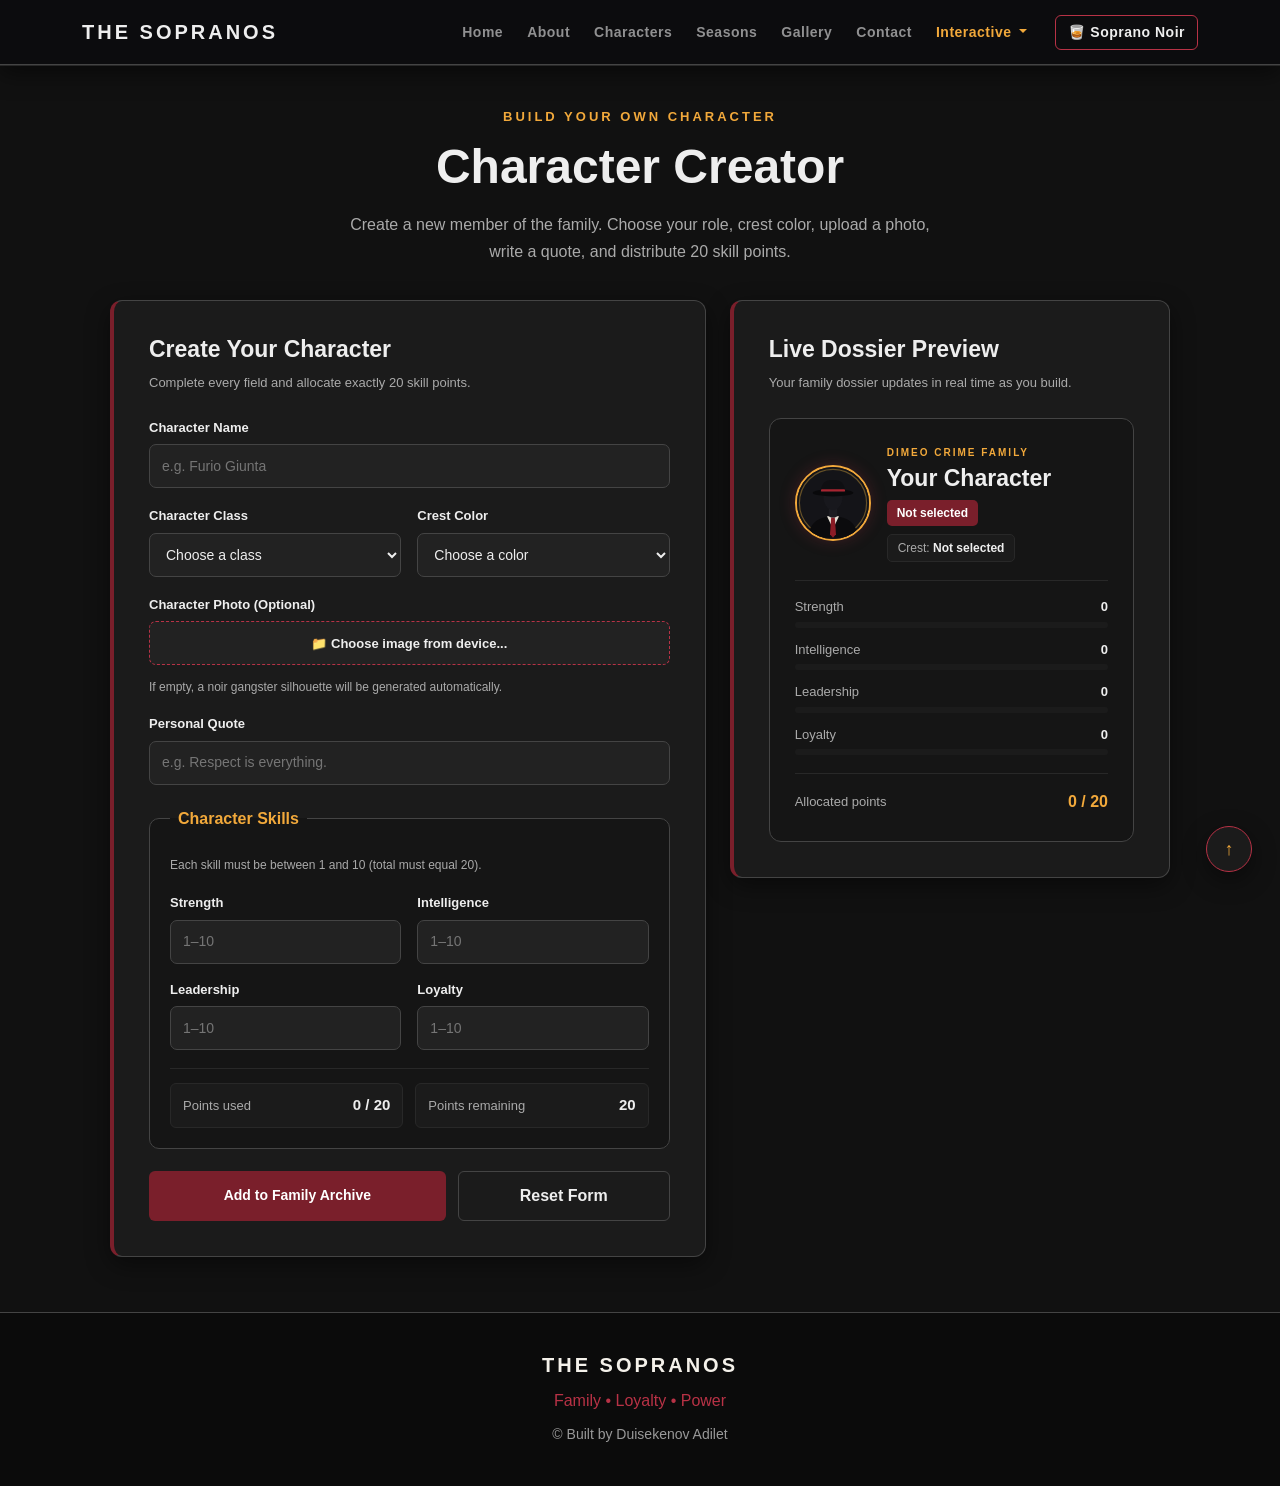
==== commit 8cf97dab: "Some updates and fix bug" ====
--- a/character-creator.html
+++ b/character-creator.html
@@ -61,7 +61,7 @@
         <p class="creator-eyebrow">BUILD YOUR OWN CHARACTER</p>
         <h1>Character Creator</h1>
         <p>
-            Create a new member of the family. Choose your role, crest color, and distribute your 20 skill points wisely.
+            Create a new member of the family. Choose your role, crest color, upload a photo, write a quote, and distribute 20 skill points.
         </p>
     </header>
 
@@ -77,49 +77,50 @@
 
                 <div class="form-field">
                     <label for="character-name">Character Name</label>
-                    <input type="text" id="character-name" name="characterName" minlength="2" maxlength="30" pattern="[A-Za-z][A-Za-z '-]*" required autocomplete="off" placeholder="e.g. Furio Giunta" aria-describedby="character-name-error">
-                    <small id="character-name-error" class="field-error" hidden></small>
+                    <input type="text" id="character-name" name="characterName" minlength="2" maxlength="30" pattern="[A-Za-z][A-Za-z '-]*" required autocomplete="off" placeholder="e.g. Furio Giunta">
                 </div>
 
                 <div class="row g-3">
                     <div class="col-12 col-sm-6">
                         <div class="form-field">
                             <label for="character-class">Character Class</label>
-                            <select id="character-class" name="characterClass" required aria-describedby="character-class-error">
+                            <select id="character-class" name="characterClass" required>
                                 <option value="">Choose a class</option>
                                 <option value="boss">Boss (Leadership &ge; 5)</option>
                                 <option value="underboss">Underboss (Intelligence &ge; 5)</option>
                                 <option value="enforcer">Enforcer (Strength &ge; 5)</option>
                                 <option value="consigliere">Consigliere (Loyalty &ge; 5)</option>
                             </select>
-                            <small id="character-class-error" class="field-error" hidden></small>
                         </div>
                     </div>
 
                     <div class="col-12 col-sm-6">
                         <div class="form-field">
                             <label for="character-color">Crest Color</label>
-                            <select id="character-color" name="characterColor" required aria-describedby="character-color-error">
+                            <select id="character-color" name="characterColor" required>
                                 <option value="">Choose a color</option>
                                 <option value="crimson">Crimson Red</option>
                                 <option value="gold">Gold</option>
                                 <option value="black">Obsidian Black</option>
                                 <option value="ivory">Ivory</option>
                             </select>
-                            <small id="character-color-error" class="field-error" hidden></small>
-                        </div>
-                    </div>
-                </div>
-
+                        </div>
+                    </div>
+                </div>
+
+                <!-- Красивое кастомное поле загрузки фото -->
                 <div class="form-field">
-                    <label for="character-portrait">Portrait Archetype</label>
-                    <select id="character-portrait" name="characterPortrait">
-                        <option value="images/soprano7.jpeg">North Jersey Boss</option>
-                        <option value="images/soprano4.jpg">Bada Bing Enforcer</option>
-                        <option value="images/soprano8.jpg">New York Consigliere</option>
-                        <option value="images/soprano9.jpg">Old-School Capo</option>
-                        <option value="images/soprano6.webp">Young Associate</option>
-                    </select>
+                    <label>Character Photo (Optional)</label>
+                    <div class="custom-file-upload">
+                        <input type="file" id="character-image" name="characterImage" accept="image/*">
+                        <label for="character-image" id="file-custom-label">📁 Choose image from device...</label>
+                    </div>
+                    <small class="creator-field-hint">If empty, a noir gangster silhouette will be generated automatically.</small>
+                </div>
+
+                <div class="form-field">
+                    <label for="character-quote">Personal Quote</label>
+                    <input type="text" id="character-quote" name="characterQuote" maxlength="100" placeholder="e.g. Respect is everything.">
                 </div>
 
                 <fieldset class="skills-fieldset">
@@ -130,32 +131,28 @@
                         <div class="col-12 col-sm-6">
                             <div class="form-field mb-0">
                                 <label for="strength">Strength</label>
-                                <input type="number" id="strength" name="strength" min="1" max="10" step="1" placeholder="1–10" required aria-describedby="strength-error">
-                                <small id="strength-error" class="field-error" hidden></small>
+                                <input type="number" id="strength" name="strength" min="1" max="10" step="1" placeholder="1–10" required>
                             </div>
                         </div>
 
                         <div class="col-12 col-sm-6">
                             <div class="form-field mb-0">
                                 <label for="intelligence">Intelligence</label>
-                                <input type="number" id="intelligence" name="intelligence" min="1" max="10" step="1" placeholder="1–10" required aria-describedby="intelligence-error">
-                                <small id="intelligence-error" class="field-error" hidden></small>
+                                <input type="number" id="intelligence" name="intelligence" min="1" max="10" step="1" placeholder="1–10" required>
                             </div>
                         </div>
 
                         <div class="col-12 col-sm-6">
                             <div class="form-field mb-0">
                                 <label for="leadership">Leadership</label>
-                                <input type="number" id="leadership" name="leadership" min="1" max="10" step="1" placeholder="1–10" required aria-describedby="leadership-error">
-                                <small id="leadership-error" class="field-error" hidden></small>
+                                <input type="number" id="leadership" name="leadership" min="1" max="10" step="1" placeholder="1–10" required>
                             </div>
                         </div>
 
                         <div class="col-12 col-sm-6">
                             <div class="form-field mb-0">
                                 <label for="loyalty">Loyalty</label>
-                                <input type="number" id="loyalty" name="loyalty" min="1" max="10" step="1" placeholder="1–10" required aria-describedby="loyalty-error">
-                                <small id="loyalty-error" class="field-error" hidden></small>
+                                <input type="number" id="loyalty" name="loyalty" min="1" max="10" step="1" placeholder="1–10" required>
                             </div>
                         </div>
                     </div>
@@ -189,7 +186,7 @@
 
             <article id="character-preview" class="character-preview preview-color-black">
                 <div class="preview-header-row">
-                    <img id="preview-avatar" src="images/soprano7.jpeg" alt="Character portrait" class="preview-avatar">
+                    <img id="preview-avatar" src="" alt="Character portrait" class="preview-avatar">
                     <div>
                         <p class="preview-eyebrow">DIMEO CRIME FAMILY</p>
                         <h3 id="preview-name">Your Character</h3>
--- a/css/style.css
+++ b/css/style.css
@@ -669,4 +669,205 @@
     color: #ff737f;
     font-size: 13px;
     font-weight: 600;
-}+}
+.site-header {
+    position: sticky;
+    top: 0;
+    z-index: 1030;
+    border-bottom: 1px solid var(--border-subtle);
+    box-shadow: 0 4px 20px rgba(0, 0, 0, 0.45);
+}
+/* =========================================
+   CUSTOM SOPRANOS NAVBAR & DROPDOWN
+   ========================================= */
+
+.site-header {
+    position: sticky;
+    top: 0;
+    z-index: 1030;
+    border-bottom: 1px solid var(--border-subtle);
+    box-shadow: 0 6px 24px rgba(0, 0, 0, 0.55);
+}
+
+.site-header .navbar {
+    background-color: rgba(13, 13, 15, 0.92) !important;
+    backdrop-filter: blur(10px);
+    padding-top: 12px;
+    padding-bottom: 12px;
+}
+
+.site-header .navbar-brand {
+    font-weight: 800;
+    letter-spacing: 3px;
+    color: var(--text-main) !important;
+    transition: color 0.25s ease;
+}
+
+.site-header .navbar-brand:hover {
+    color: var(--accent-gold) !important;
+}
+
+/* Плавное подчеркивание ссылок меню */
+.site-header .nav-link {
+    position: relative;
+    font-size: 14px;
+    font-weight: 600;
+    letter-spacing: 0.5px;
+    padding: 8px 12px !important;
+    transition: color 0.25s ease;
+}
+
+.site-header .nav-link:not(.dropdown-toggle)::after {
+    content: "";
+    position: absolute;
+    left: 12px;
+    right: 12px;
+    bottom: 2px;
+    height: 2px;
+    background-color: var(--accent-gold);
+    transform: scaleX(0);
+    transform-origin: center;
+    transition: transform 0.25s ease;
+}
+
+.site-header .nav-link:hover::after,
+.site-header .nav-link.active::after {
+    transform: scaleX(1);
+}
+
+.site-header .nav-link.active {
+    color: var(--accent-gold) !important;
+}
+
+/* Фирменное выпадающее меню вместо серого Bootstrap */
+.site-header .dropdown-menu {
+    background-color: var(--bg-card);
+    border: 1px solid var(--accent-primary);
+    border-radius: 10px;
+    padding: 8px;
+    margin-top: 10px;
+    box-shadow: 0 12px 30px rgba(0, 0, 0, 0.7);
+}
+
+.site-header .dropdown-item {
+    color: var(--text-main);
+    font-size: 14px;
+    font-weight: 500;
+    border-radius: 6px;
+    padding: 9px 14px;
+    transition: background-color 0.2s ease, color 0.2s ease, padding-left 0.2s ease;
+}
+
+.site-header .dropdown-item:hover,
+.site-header .dropdown-item:focus {
+    background-color: var(--bg-card-hover);
+    color: var(--accent-gold);
+    padding-left: 18px;
+}
+
+.site-header .dropdown-item.active {
+    background-color: var(--accent-primary);
+    color: #ffffff;
+    font-weight: 700;
+}
+
+/* Кнопка переключения темы */
+#themeToggle {
+    border-color: var(--accent-bright);
+    color: var(--text-main);
+    font-weight: 600;
+    border-radius: 6px;
+    padding: 6px 12px;
+    transition: all 0.25s ease;
+}
+
+#themeToggle:hover {
+    background-color: var(--accent-primary);
+    border-color: var(--accent-gold);
+    color: #ffffff;
+    box-shadow: 0 0 14px var(--accent-glow);
+}
+/* =========================================
+   NAVBAR LIGHT THEME ADAPTATION
+   ========================================= */
+
+[data-theme="light"] .site-header .navbar {
+    background-color: rgba(245, 242, 235, 0.95) !important;
+    border-bottom: 1px solid rgba(184, 176, 160, 0.4);
+}
+
+[data-theme="light"] .site-header .navbar-brand {
+    color: #1a1a1c !important;
+}
+
+[data-theme="light"] .site-header .navbar-brand:hover {
+    color: var(--accent-primary) !important;
+}
+
+[data-theme="light"] .site-header .nav-link {
+    color: #333338 !important;
+}
+
+[data-theme="light"] .site-header .nav-link:hover,
+[data-theme="light"] .site-header .nav-link.active {
+    color: #9e1b24 !important; /* фирменный акцентный бордовый/красный */
+}
+
+[data-theme="light"] .site-header .dropdown-menu {
+    background-color: #f0ece1;
+    border-color: #d1c8b8;
+}
+
+[data-theme="light"] .site-header .dropdown-item {
+    color: #2b2b2f;
+}
+
+[data-theme="light"] .site-header .dropdown-item:hover {
+    background-color: #e4decf;
+    color: #9e1b24;
+}
+
+[data-theme="light"] #themeToggle {
+    border-color: #333338;
+    color: #333338;
+    background-color: transparent;
+}
+
+[data-theme="light"] #themeToggle:hover {
+    background-color: #333338;
+    color: #ffffff;
+    border-color: #333338;
+}
+/* =========================================
+   FOOTER LIGHT THEME ADAPTATION
+   ========================================= */
+
+[data-theme="light"] .site-footer {
+    background-color: #f0ece1 !important;
+    color: #2b2b2f !important;
+    border-top: 1px solid rgba(184, 176, 160, 0.4);
+}
+
+[data-theme="light"] .site-footer h3 {
+    color: #1a1a1c !important;
+}
+
+[data-theme="light"] .site-footer p {
+    color: #9e1b24 !important; /* фирменный бордовый */
+}
+
+[data-theme="light"] .site-footer small {
+    color: #66666d !important;
+}
+
+[data-theme="light"] .back-to-top {
+    background-color: #e4decf;
+    color: #1a1a1c;
+    border: 1px solid #d1c8b8;
+}
+
+[data-theme="light"] .back-to-top:hover {
+    background-color: #9e1b24;
+    color: #ffffff;
+    border-color: #9e1b24;
+}
--- a/css/creator.css
+++ b/css/creator.css
@@ -189,12 +189,13 @@
 }
 
 .preview-avatar {
-    width: 72px;
-    height: 72px;
+    width: 76px;
+    height: 76px;
     border-radius: 50%;
     object-fit: cover;
-    object-position: center 20%;
     border: 2px solid var(--accent-gold);
+    box-shadow: 0 0 16px var(--accent-glow);
+    background-color: #121215;
     flex-shrink: 0;
 }
 
@@ -347,4 +348,53 @@
     .creator-actions {
         grid-template-columns: 1fr;
     }
+}
+/* Стили для красивой кастомной кнопки выбора файла */
+.custom-file-upload {
+    position: relative;
+    overflow: hidden;
+    display: block;
+    width: 100%;
+}
+
+.custom-file-upload input[type="file"] {
+    position: absolute;
+    left: 0;
+    top: 0;
+    opacity: 0;
+    width: 100%;
+    height: 100%;
+    cursor: pointer;
+    z-index: 2;
+}
+
+#file-custom-label {
+    display: flex;
+    align-items: center;
+    justify-content: center;
+    width: 100%;
+    min-height: 44px;
+    padding: 10px 14px;
+    background-color: var(--bg-input);
+    border: 1px dashed var(--accent-bright);
+    border-radius: 7px;
+    color: var(--text-main);
+    font-size: 13px;
+    font-weight: 600;
+    text-align: center;
+    cursor: pointer;
+    transition: all 0.25s ease;
+}
+
+.custom-file-upload:hover #file-custom-label {
+    background-color: var(--bg-card-hover);
+    border-color: var(--accent-gold);
+    color: var(--accent-gold);
+}
+
+.creator-field-hint {
+    display: block;
+    margin-top: 6px;
+    color: var(--text-muted);
+    font-size: 12px;
 }
